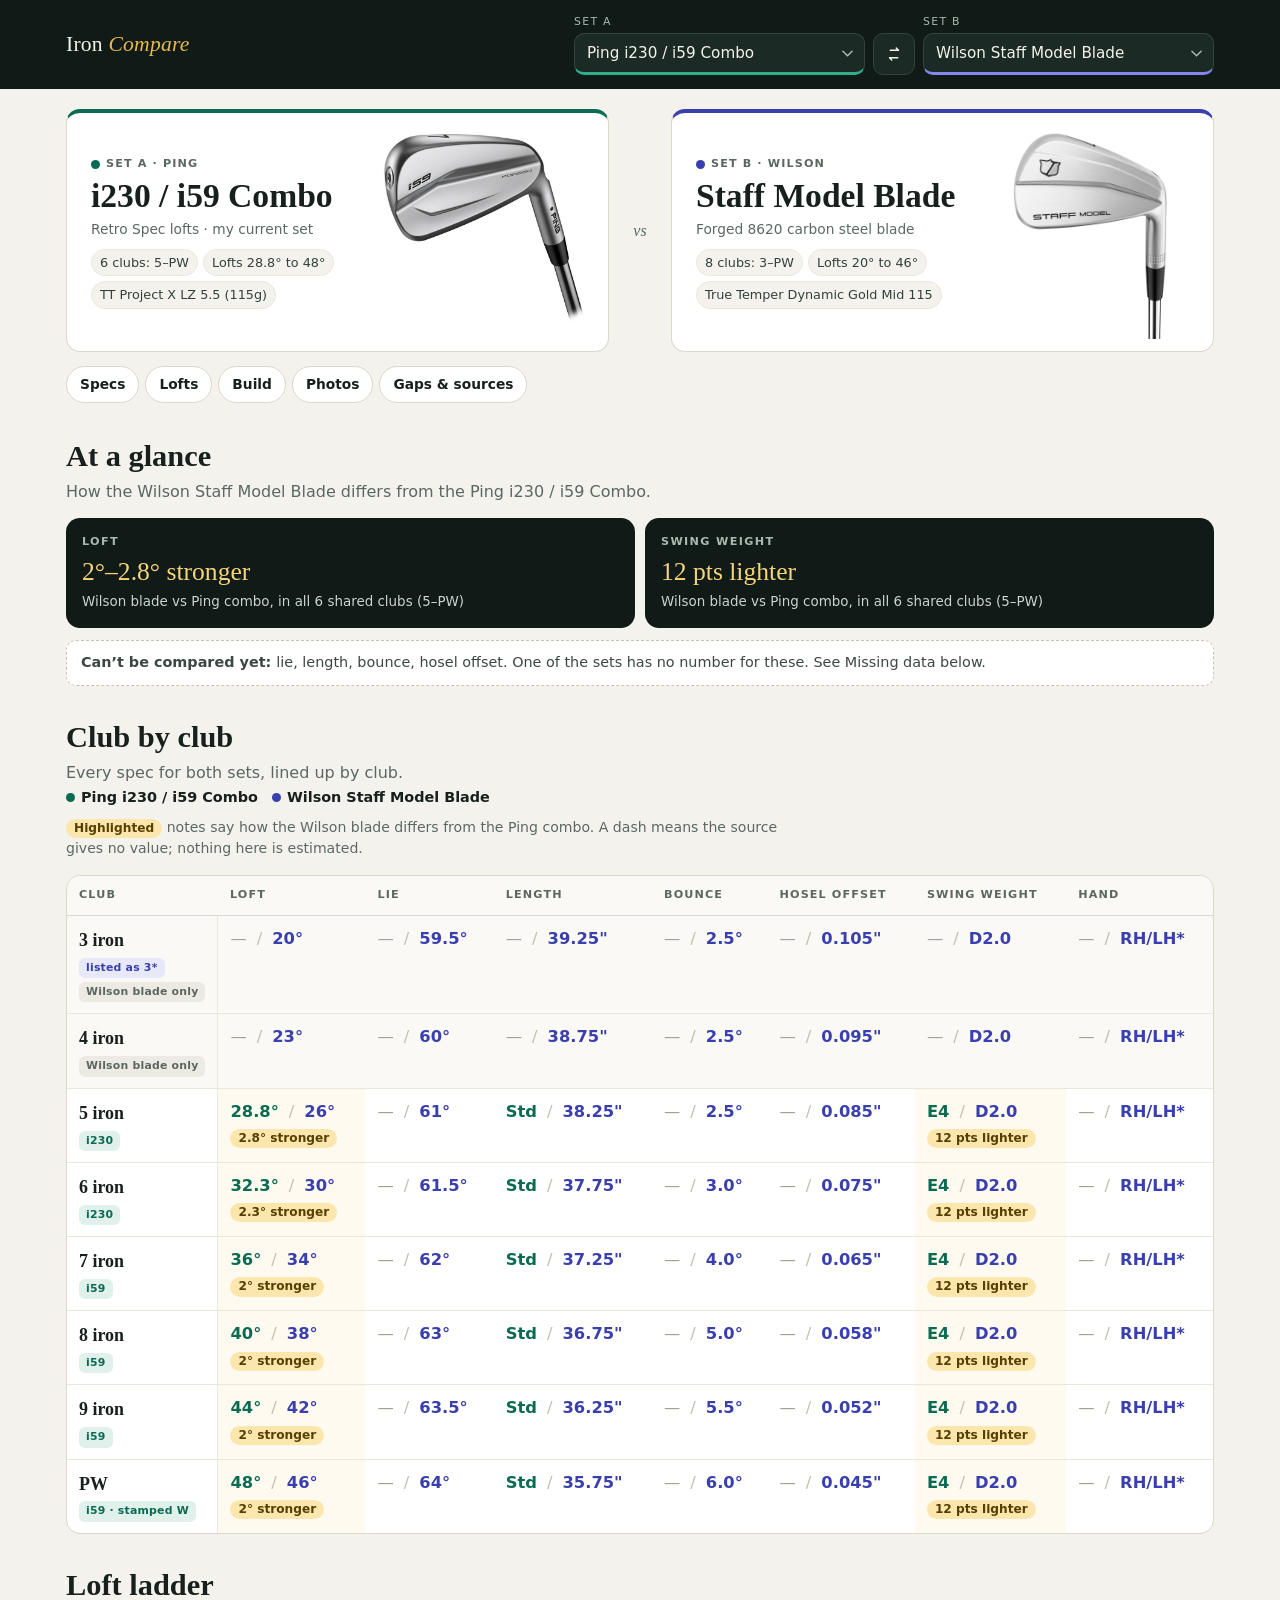
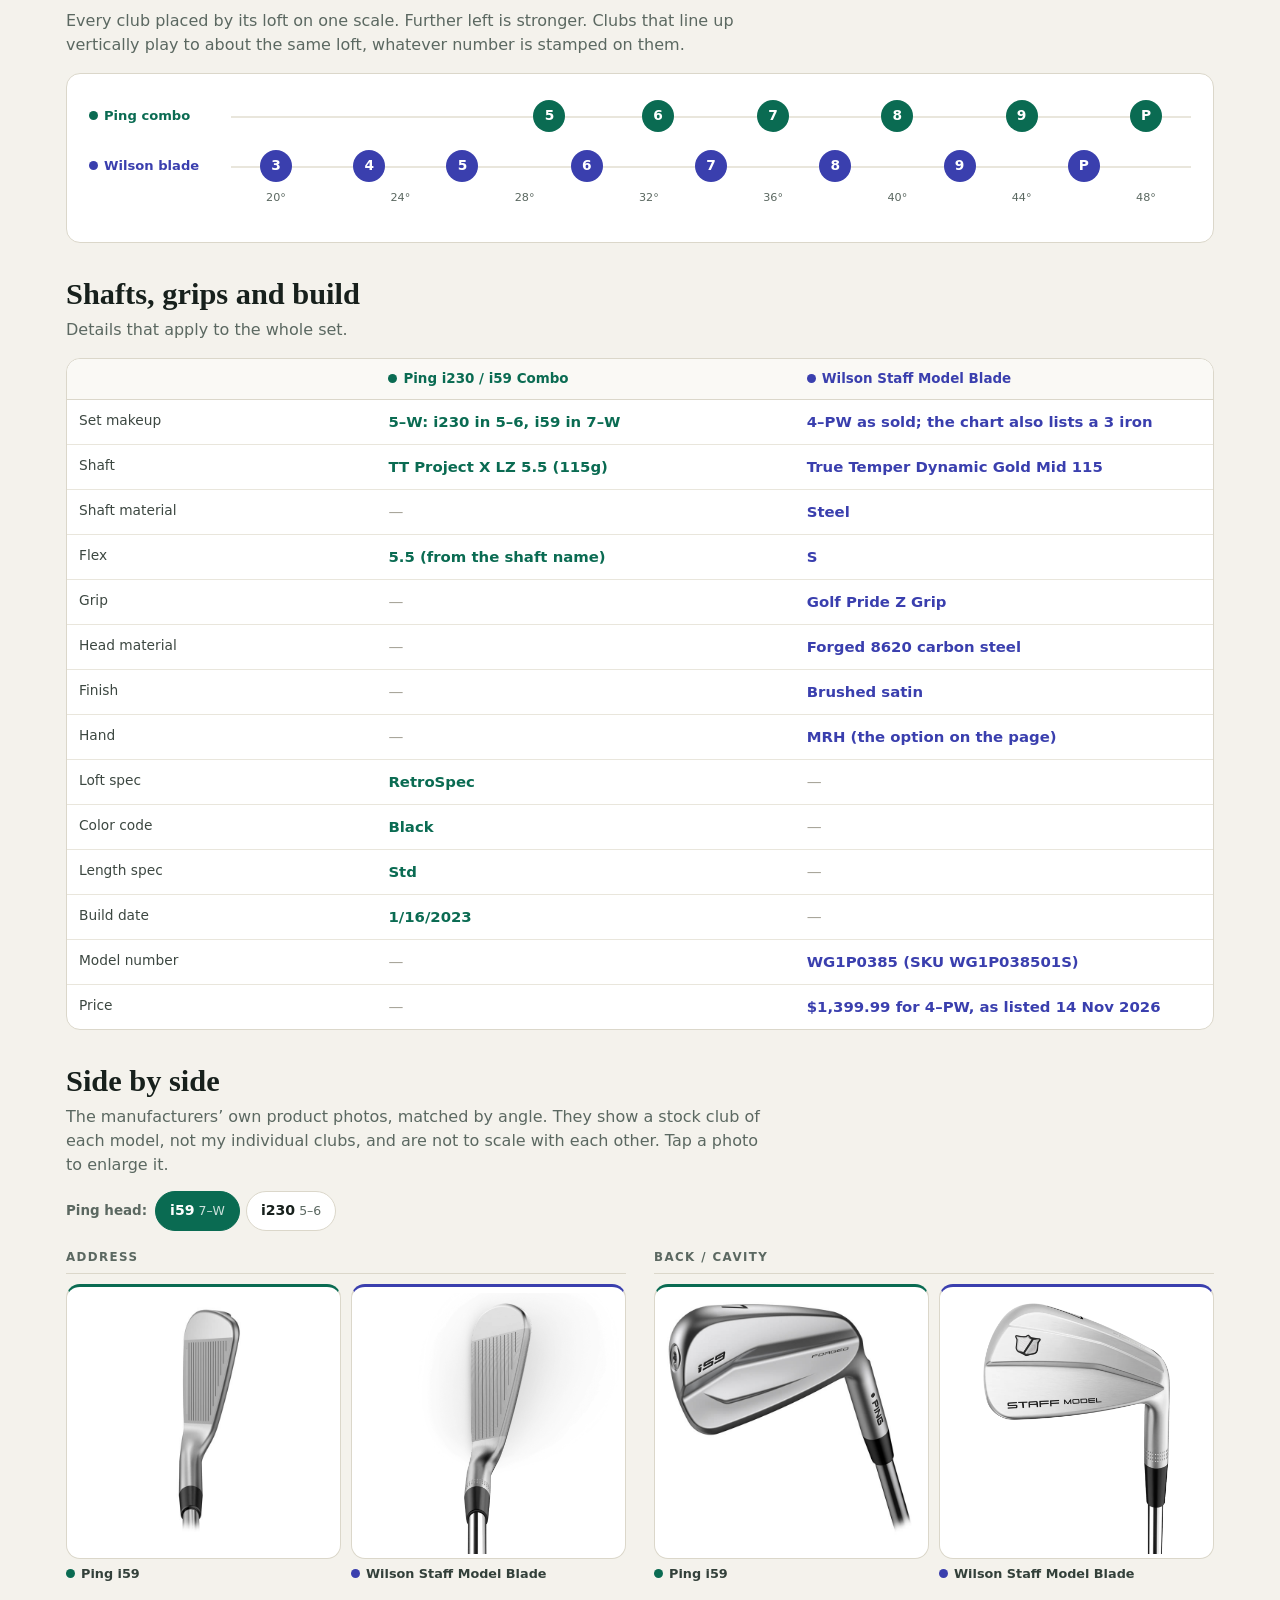
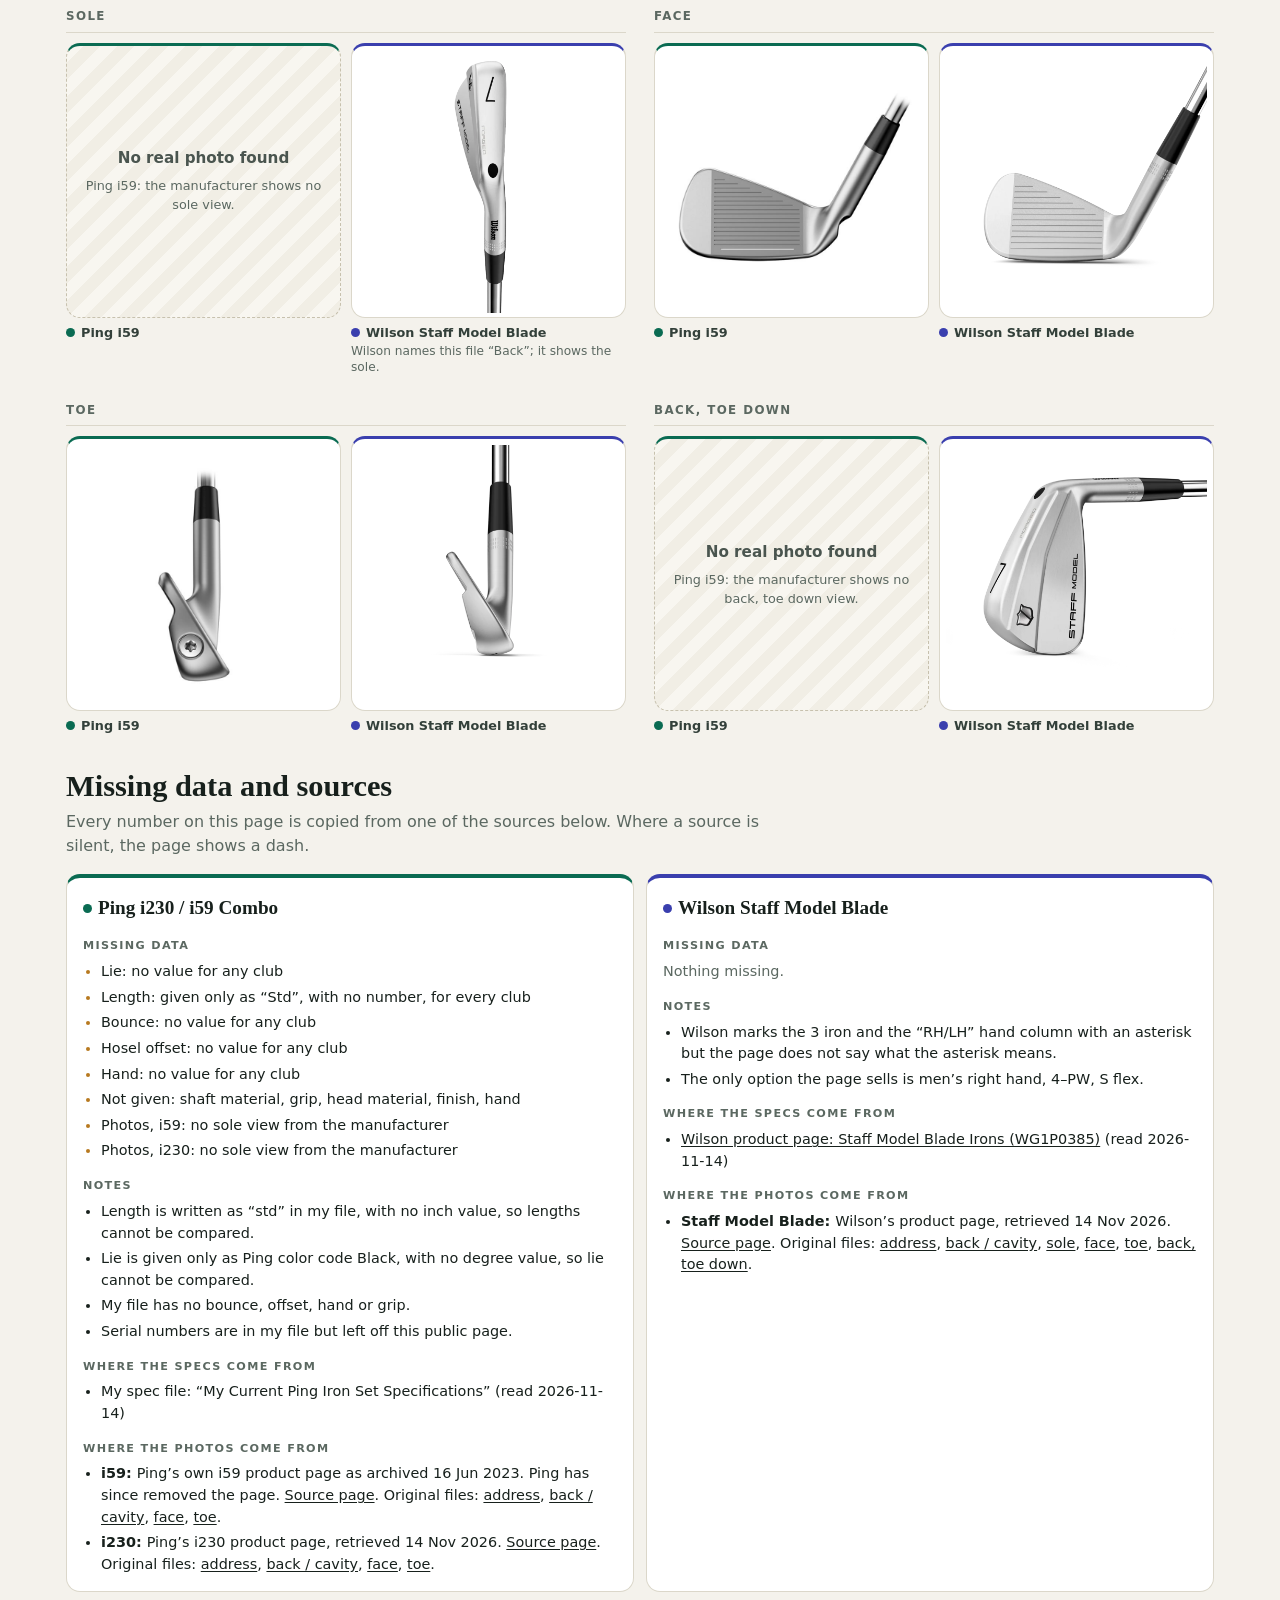
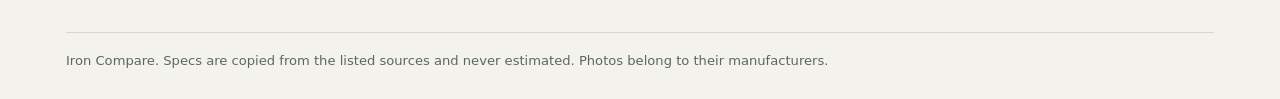
==== site/index.html @ f24ee332 "Iron Compare v1: two-set iron comparison (specs by club, manufacturer photos) Static site in site/ r" ====
<!doctype html>
<html lang="en">
<head>
  <meta charset="utf-8">
  <meta name="viewport" content="width=device-width, initial-scale=1, viewport-fit=cover">
  <title>Iron Compare</title>
  <meta name="description" content="Two sets of golf irons side by side: specs club by club and real photos.">
  <meta name="robots" content="noindex">
  <meta name="theme-color" content="#101a16">
  <link rel="icon" href="data:image/svg+xml,%3Csvg xmlns='http://www.w3.org/2000/svg' viewBox='0 0 32 32'%3E%3Crect width='32' height='32' rx='7' fill='%23101a16'/%3E%3Cpath d='M9 8v16M23 8v16' stroke='%23f4f2ec' stroke-width='3' stroke-linecap='round'/%3E%3Cpath d='M14 16h4' stroke='%23e9b949' stroke-width='3' stroke-linecap='round'/%3E%3C/svg%3E">
  <link rel="stylesheet" href="styles.css">
</head>
<body>
  <header class="top">
    <div class="wrap top-inner">
      <a class="brandmark" href="./">Iron <em>Compare</em></a>
      <form class="pickers" id="pickers" aria-label="Choose two iron sets">
        <label class="picker picker-a">
          <span class="picker-tag">Set A</span>
          <select id="pick-a" aria-label="Set A"></select>
        </label>
        <button type="button" class="swap" id="swap" aria-label="Swap the two sets" title="Swap">
          <svg viewBox="0 0 24 24" width="18" height="18" aria-hidden="true"><path d="M7 7h11l-3-3M17 17H6l3 3" fill="none" stroke="currentColor" stroke-width="2" stroke-linecap="round" stroke-linejoin="round"/></svg>
        </button>
        <label class="picker picker-b">
          <span class="picker-tag">Set B</span>
          <select id="pick-b" aria-label="Set B"></select>
        </label>
      </form>
    </div>
  </header>

  <main id="app" class="wrap">
    <p class="loading">Loading the comparison…</p>
  </main>

  <dialog id="lightbox" class="lightbox" aria-label="Photo">
    <button type="button" class="lightbox-close" id="lightbox-close" aria-label="Close photo">×</button>
    <img id="lightbox-img" alt="">
    <p id="lightbox-cap" class="lightbox-cap"></p>
  </dialog>

  <noscript><p class="wrap">This page needs JavaScript to build the comparison.</p></noscript>
  <script src="app.js" defer></script>
</body>
</html>
---- site/styles.css ----
/* Iron Compare */

:root {
  color-scheme: light;
  --paper: #f4f2ec;
  --card: #ffffff;
  --ink: #17201c;
  --muted: #5b6861;
  --line: #dbd7ca;
  --line-soft: #e9e6dc;
  --dark: #101a16;
  --dark-2: #1b2a24;
  --a: #0a6b52;
  --a-soft: #e0f0ea;
  --b: #3a3fae;
  --b-soft: #e7e8f9;
  --hi: #fbe7ad;
  --hi-ink: #563f00;
  --hi-row: #fffaf0;
  --radius: 14px;
  --serif: "Iowan Old Style", "Palatino Linotype", Palatino, "Book Antiqua", Georgia, serif;
  --sans: system-ui, -apple-system, "Segoe UI", Roboto, "Helvetica Neue", Arial, sans-serif;
}

* { box-sizing: border-box; }

html { -webkit-text-size-adjust: 100%; scroll-behavior: smooth; scroll-padding-top: 16px; }

body {
  margin: 0;
  background: var(--paper);
  color: var(--ink);
  font-family: var(--sans);
  font-size: 16px;
  line-height: 1.5;
}

img { max-width: 100%; display: block; }
a { color: inherit; text-underline-offset: 2px; }
h1, h2, h3, h4, p { margin: 0; }

.wrap {
  width: 100%;
  max-width: 1180px;
  margin: 0 auto;
  padding-left: max(16px, env(safe-area-inset-left));
  padding-right: max(16px, env(safe-area-inset-right));
}

.sr-only {
  position: absolute; width: 1px; height: 1px; margin: -1px; padding: 0;
  overflow: hidden; clip: rect(0 0 0 0); white-space: nowrap; border: 0;
}

.dot {
  display: inline-block; width: 9px; height: 9px; border-radius: 50%;
  background: currentColor; margin-right: 6px; flex: none;
}
.side-a .dot, .h-a .dot, .tag-a { color: var(--a); }
.side-b .dot, .h-b .dot, .tag-b { color: var(--b); }

/* ---------- top bar ---------- */

.top { background: var(--dark); color: #f4f2ec; }
.top-inner {
  display: flex; flex-wrap: wrap; align-items: center; justify-content: space-between;
  gap: 12px 24px; padding-top: 14px; padding-bottom: 14px;
}
.brandmark {
  font-family: var(--serif); font-size: 1.35rem; letter-spacing: .01em;
  text-decoration: none; white-space: nowrap;
}
.brandmark em { color: #e9b949; font-style: italic; }

.pickers { display: flex; align-items: flex-end; gap: 8px; flex: 1 1 420px; max-width: 640px; min-width: 0; }
.picker { display: grid; gap: 3px; flex: 1 1 0; min-width: 0; }
.picker-tag { font-size: .68rem; letter-spacing: .12em; text-transform: uppercase; color: #a9b8b0; }
.picker select {
  width: 100%; min-width: 0; height: 42px; padding: 0 30px 0 12px;
  font: inherit; font-size: .95rem; color: #f4f2ec;
  background-color: var(--dark-2);
  background-image: url("data:image/svg+xml,%3Csvg xmlns='http://www.w3.org/2000/svg' viewBox='0 0 12 8'%3E%3Cpath d='M1 1.5l5 5 5-5' fill='none' stroke='%23a9b8b0' stroke-width='1.6' stroke-linecap='round'/%3E%3C/svg%3E");
  background-repeat: no-repeat; background-position: right 11px center; background-size: 11px;
  border: 1px solid #33443c; border-radius: 10px;
  appearance: none; -webkit-appearance: none; text-overflow: ellipsis;
}
.picker-a select { border-bottom: 3px solid #2fae8b; }
.picker-b select { border-bottom: 3px solid #8388f0; }
.swap {
  flex: none; width: 42px; height: 42px; display: grid; place-items: center;
  color: #f4f2ec; background: var(--dark-2); border: 1px solid #33443c; border-radius: 10px; cursor: pointer;
}
.swap:hover { background: #24372f; }
:focus-visible { outline: 3px solid #e9b949; outline-offset: 2px; }

/* ---------- hero ---------- */

.loading { padding: 48px 0; color: var(--muted); }
.loading.error { color: #9b1c1c; }

.hero {
  display: grid; grid-template-columns: 1fr auto 1fr; align-items: stretch; gap: 10px;
  margin-top: 20px;
}
.hero-card {
  background: var(--card); border: 1px solid var(--line); border-radius: var(--radius);
  overflow: hidden; display: flex; flex-direction: column; min-width: 0;
}
.hero-card.side-a { border-top: 4px solid var(--a); }
.hero-card.side-b { border-top: 4px solid var(--b); }
.hero-text { padding: 14px 14px 4px; }
.eyebrow {
  display: flex; align-items: center; font-size: .7rem; letter-spacing: .1em;
  text-transform: uppercase; color: var(--muted); font-weight: 600;
}
.hero-name { font-family: var(--serif); font-weight: 600; font-size: clamp(1.15rem, 4.6vw, 2.1rem); line-height: 1.12; margin-top: 4px; }
.hero-tag { color: var(--muted); font-size: .86rem; margin-top: 4px; }
.facts { list-style: none; margin: 10px 0 0; padding: 0; display: flex; flex-wrap: wrap; gap: 5px; }
.facts li {
  font-size: .74rem; padding: 3px 8px; border-radius: 999px;
  background: var(--paper); border: 1px solid var(--line-soft); color: #33403a;
}
.hero-photo { margin-top: auto; padding: 4px 10px 10px; }
.hero-photo img { width: 100%; height: auto; aspect-ratio: 1 / 1; object-fit: contain; }
.vs {
  align-self: center; font-family: var(--serif); font-style: italic; font-size: 1rem; color: var(--muted);
  width: 30px; text-align: center;
}

/* ---------- section nav ---------- */

.jump {
  display: flex; gap: 6px; overflow-x: auto; padding: 14px 0 2px; scrollbar-width: none;
  -webkit-overflow-scrolling: touch;
}
.jump::-webkit-scrollbar { display: none; }
.jump a {
  flex: none; text-decoration: none; font-size: .86rem; font-weight: 600;
  padding: 7px 13px; border-radius: 999px; background: var(--card); border: 1px solid var(--line);
}
.jump a:hover { border-color: var(--ink); }

/* ---------- blocks ---------- */

.block { margin-top: 34px; }
.block-title { font-family: var(--serif); font-weight: 600; font-size: clamp(1.45rem, 5vw, 1.9rem); line-height: 1.15; }
.block-lede { color: var(--muted); margin-top: 6px; max-width: 70ch; }
.block-note { color: var(--muted); font-size: .88rem; margin-top: 8px; max-width: 80ch; }

.legend { display: inline-flex; flex-wrap: wrap; gap: 4px 14px; vertical-align: baseline; }
.legend-item { display: inline-flex; align-items: center; color: var(--ink); font-weight: 600; font-size: .9rem; }

.chip {
  display: inline-block; font-size: .76rem; line-height: 1.25; font-weight: 650;
  padding: 2px 8px; border-radius: 999px; white-space: normal;
}
.chip-diff { background: var(--hi); color: var(--hi-ink); }
.chip-same { background: #eceae2; color: var(--muted); font-weight: 500; }

.callout {
  margin-top: 12px; padding: 11px 14px; border-radius: 10px; font-size: .9rem;
  background: #fff; border: 1px dashed #c7c1ae; color: #3c4741;
}

/* at a glance */
.glance-grid { display: grid; grid-template-columns: repeat(auto-fit, minmax(220px, 1fr)); gap: 10px; margin-top: 14px; }
.glance-card { background: var(--dark); color: #f4f2ec; border-radius: var(--radius); padding: 16px; }
.glance-label { font-size: .7rem; letter-spacing: .12em; text-transform: uppercase; color: #a9b8b0; font-weight: 600; }
.glance-head { font-family: var(--serif); font-size: 1.6rem; line-height: 1.15; margin-top: 6px; color: #f6d47a; }
.glance-sub { font-size: .84rem; color: #c9d4ce; margin-top: 6px; }

/* ---------- spec tables ---------- */

.v { font-variant-numeric: tabular-nums; font-weight: 600; }
.v-a { color: var(--a); }
.v-b { color: var(--b); }
.v-missing, .v-absent { color: #a39f93; font-weight: 400; }

.club-name { font-family: var(--serif); font-size: 1.12rem; font-weight: 600; white-space: nowrap; }
.club-tags { display: inline-flex; flex-wrap: wrap; gap: 4px; }
.tag {
  font-size: .68rem; font-weight: 650; letter-spacing: .02em; padding: 2px 7px; border-radius: 6px; white-space: nowrap;
}
.tag-a { background: var(--a-soft); }
.tag-b { background: var(--b-soft); }
.tag-only { background: #eceae2; color: var(--muted); }

.table-scroll { overflow-x: auto; -webkit-overflow-scrolling: touch; }

/* wide: matrix */
.matrix-wrap { display: none; margin-top: 16px; background: var(--card); border: 1px solid var(--line); border-radius: var(--radius); }
.matrix { width: 100%; border-collapse: collapse; }
.matrix th, .matrix td { padding: 11px 12px; text-align: left; vertical-align: top; border-bottom: 1px solid var(--line-soft); }
.matrix thead th {
  font-size: .7rem; letter-spacing: .1em; text-transform: uppercase; color: var(--muted);
  border-bottom: 1px solid var(--line); background: #faf9f5; white-space: nowrap;
}
.matrix thead th:first-child { border-top-left-radius: var(--radius); }
.matrix thead th:last-child { border-top-right-radius: var(--radius); }
.matrix tbody tr:last-child th, .matrix tbody tr:last-child td { border-bottom: 0; }
.matrix .col-club { width: 150px; }
.matrix tbody .col-club { border-right: 1px solid var(--line-soft); }
.matrix .club-name { display: block; }
.matrix .club-tags { display: flex; margin-top: 4px; }
.matrix .pair { display: flex; gap: 10px; align-items: baseline; white-space: nowrap; font-size: 1.02rem; }
.matrix .pair .v + .v::before { content: "/"; color: #c4bfb1; font-weight: 400; margin-right: 10px; }
.matrix .chip { margin-top: 5px; }
.matrix td.cell-diff { background: var(--hi-row); }
.matrix tr.row-partial th, .matrix tr.row-partial td { background: #faf9f5; }

/* narrow: grouped by club */
.stacked { width: 100%; border-collapse: separate; border-spacing: 0; margin-top: 14px; table-layout: fixed; }
.stacked thead th {
  position: sticky; top: 0; z-index: 2; background: var(--paper);
  font-size: .7rem; letter-spacing: .06em; text-transform: uppercase; color: var(--muted);
  text-align: left; padding: 8px 6px; border-bottom: 1px solid var(--line); vertical-align: bottom;
}
.stacked thead th:nth-child(1) { width: 25%; }
.stacked thead th:nth-child(2), .stacked thead th:nth-child(3) { width: 20%; }
.stacked thead th .dot { display: none; }
.stacked thead .h-a { color: var(--a); }
.stacked thead .h-b { color: var(--b); }
.stacked tbody::before { content: ""; display: block; height: 12px; }
.stacked tbody tr > * { background: var(--card); padding: 9px 6px; border-bottom: 1px solid var(--line-soft); text-align: left; vertical-align: middle; }
.stacked tbody tr > *:first-child { padding-left: 12px; border-left: 1px solid var(--line); }
.stacked tbody tr > *:last-child { padding-right: 10px; border-right: 1px solid var(--line); }
.stacked tbody th[scope="row"] { font-weight: 500; font-size: .86rem; color: #3c4741; }
.stacked .club-row th {
  background: #faf9f5; border-top: 1px solid var(--line); border-bottom: 1px solid var(--line);
  border-radius: var(--radius) var(--radius) 0 0; padding: 10px 12px;
}
.stacked .club-row th { display: table-cell; }
.stacked .club-row .club-name { margin-right: 8px; }
.stacked tbody tr:last-child > * { border-bottom: 1px solid var(--line); }
.stacked tbody tr:last-child > *:first-child { border-bottom-left-radius: var(--radius); }
.stacked tbody tr:last-child > *:last-child { border-bottom-right-radius: var(--radius); }
.stacked tr.row-diff > * { background: var(--hi-row); }
.stacked .td-diff .chip { font-size: .74rem; }

@media (min-width: 1040px) {
  .matrix-wrap { display: block; }
  .stacked { display: none; }
}

/* ---------- loft ladder ---------- */

.ladder { margin-top: 16px; background: var(--card); border: 1px solid var(--line); border-radius: var(--radius); padding: 18px 16px 12px; }
.ladder-row { display: grid; grid-template-columns: 1fr; gap: 4px; }
.ladder-row + .ladder-row { margin-top: 10px; }
.ladder-name { display: flex; align-items: center; font-size: .82rem; font-weight: 650; }
.ladder-name.side-a { color: var(--a); }
.ladder-name.side-b { color: var(--b); }
.ladder-track { position: relative; height: 34px; margin: 0 14px; }
.ladder-track::before { content: ""; position: absolute; left: -14px; right: -14px; top: 50%; height: 2px; background: var(--line-soft); }
.ladder-dot {
  position: absolute; top: 50%; transform: translate(-50%, -50%);
  width: 24px; height: 24px; border-radius: 50%; display: grid; place-items: center;
  font-size: .74rem; font-weight: 700; color: #fff; font-variant-numeric: tabular-nums;
}
.ladder-dot.side-a { background: var(--a); }
.ladder-dot.side-b { background: var(--b); }
.ladder-axis { margin-top: 2px !important; }
.ladder-ticks { height: 20px; }
.ladder-ticks::before { display: none; }
.ladder-tick { position: absolute; top: 2px; transform: translateX(-50%); font-size: .7rem; color: var(--muted); font-variant-numeric: tabular-nums; }

@media (min-width: 720px) {
  .ladder { padding: 22px 22px 14px; }
  .ladder-row { grid-template-columns: 130px 1fr; align-items: center; gap: 12px; }
  .ladder-track { height: 40px; }
  .ladder-dot { width: 32px; height: 32px; font-size: .86rem; }
}

/* ---------- build details ---------- */

.details { width: 100%; border-collapse: separate; border-spacing: 0; margin-top: 16px; background: var(--card); border: 1px solid var(--line); border-radius: var(--radius); table-layout: fixed; }
.details th, .details td { padding: 10px 12px; text-align: left; vertical-align: top; border-bottom: 1px solid var(--line-soft); overflow-wrap: anywhere; }
.details thead th { font-size: .84rem; background: #faf9f5; border-bottom: 1px solid var(--line); }
.details thead th:first-child { width: 27%; border-top-left-radius: var(--radius); }
.details thead th:last-child { border-top-right-radius: var(--radius); }
.details thead .h-a { color: var(--a); }
.details thead .h-b { color: var(--b); }
.details tbody th { font-weight: 500; font-size: .86rem; color: #3c4741; }
.details tbody tr:last-child > * { border-bottom: 0; }
.details .v { font-size: .93rem; }

/* ---------- photos ---------- */

.switches { display: flex; flex-wrap: wrap; gap: 10px 20px; margin-top: 14px; }
.switch { display: flex; flex-wrap: wrap; align-items: center; gap: 6px; }
.switch-label { font-size: .84rem; color: var(--muted); font-weight: 600; margin-right: 2px; }
.switch-btn {
  font: inherit; font-size: .88rem; font-weight: 650; min-height: 40px; padding: 6px 14px; cursor: pointer;
  border-radius: 999px; border: 1px solid var(--line); background: var(--card); color: var(--ink);
}
.switch-btn small { font-weight: 500; color: var(--muted); font-size: .78rem; }
.switch.side-a .switch-btn.is-on { background: var(--a); border-color: var(--a); color: #fff; }
.switch.side-b .switch-btn.is-on { background: var(--b); border-color: var(--b); color: #fff; }
.switch-btn.is-on small { color: rgba(255, 255, 255, .8); }

.angles { display: grid; gap: 22px; margin-top: 18px; }
.angle-title {
  font-size: .74rem; letter-spacing: .12em; text-transform: uppercase; color: var(--muted); font-weight: 700;
  padding-bottom: 6px; border-bottom: 1px solid var(--line); margin-bottom: 10px;
}
.angle-pair { display: grid; grid-template-columns: 1fr 1fr; gap: 10px; }
.tile { margin: 0; min-width: 0; }
.tile-frame {
  display: grid; place-items: center; width: 100%; aspect-ratio: 1 / 1; padding: 6px;
  background: #fff; border: 1px solid var(--line); border-radius: var(--radius); overflow: hidden;
}
button.tile-frame { cursor: zoom-in; font: inherit; }
button.tile-frame:hover { border-color: #b9b39f; }
.tile-frame img { width: 100%; height: 100%; object-fit: contain; }
.tile.side-a .tile-frame { border-top: 3px solid var(--a); }
.tile.side-b .tile-frame { border-top: 3px solid var(--b); }
.tile-empty .tile-frame {
  background: repeating-linear-gradient(135deg, #f8f6f0 0 12px, #f1eee5 12px 24px);
  border-style: dashed; border-color: #c7c1ae; text-align: center; align-content: center; gap: 6px; padding: 14px;
}
.empty-title { font-weight: 700; font-size: .95rem; color: #4a554f; }
.empty-sub { font-size: .8rem; color: var(--muted); }
.tile-cap { font-size: .8rem; font-weight: 600; margin-top: 6px; color: #33403a; line-height: 1.35; }
.tile-note { display: block; font-weight: 400; color: var(--muted); font-size: .76rem; margin-top: 2px; }

@media (min-width: 860px) {
  .angles { grid-template-columns: 1fr 1fr; gap: 26px 28px; }
}

@media (min-width: 860px) {
  .hero { gap: 16px; }
  .hero-card { flex-direction: row; align-items: center; }
  .hero-text { flex: 1 1 auto; padding: 22px 8px 22px 24px; }
  .hero-photo { flex: none; width: 230px; margin: 0; padding: 12px 16px 12px 0; }
  .facts li { font-size: .8rem; }
}

/* ---------- sources ---------- */

.source-grid { display: grid; gap: 12px; margin-top: 16px; }
@media (min-width: 860px) { .source-grid { grid-template-columns: 1fr 1fr; } }
.source-card { background: var(--card); border: 1px solid var(--line); border-radius: var(--radius); padding: 16px; min-width: 0; }
.source-card.side-a { border-top: 4px solid var(--a); }
.source-card.side-b { border-top: 4px solid var(--b); }
.source-title { display: flex; align-items: center; font-family: var(--serif); font-size: 1.2rem; font-weight: 600; }
.source-card h4 { font-size: .7rem; letter-spacing: .12em; text-transform: uppercase; color: var(--muted); margin-top: 16px; }
.source-card ul { margin: 6px 0 0; padding-left: 18px; font-size: .9rem; }
.source-card li { margin-top: 4px; overflow-wrap: anywhere; }
.gap-list li::marker { color: #b7791f; }
.muted { color: var(--muted); font-size: .9rem; margin-top: 6px; }

.foot { margin: 40px 0 0; padding: 18px 0 max(28px, env(safe-area-inset-bottom)); border-top: 1px solid var(--line); color: var(--muted); font-size: .82rem; }

/* ---------- lightbox ---------- */

.lightbox {
  border: 0; padding: 14px; border-radius: 16px; background: #fff; color: var(--ink);
  width: min(94vw, 760px); max-height: 92vh;
}
.lightbox::backdrop { background: rgba(10, 16, 13, .78); }
.lightbox img { width: 100%; max-height: 72vh; object-fit: contain; }
.lightbox-cap { font-size: .86rem; color: var(--muted); margin-top: 8px; padding-right: 8px; }
.lightbox-close {
  position: absolute; top: 8px; right: 8px; width: 40px; height: 40px; border-radius: 50%;
  border: 1px solid var(--line); background: #fff; font-size: 1.5rem; line-height: 1; cursor: pointer; color: var(--ink);
}

/* ---------- phones ---------- */

@media (max-width: 560px) {
  .top-inner { padding-top: 12px; padding-bottom: 12px; }
  .pickers { flex-basis: 100%; }
  .hero { gap: 4px; margin-top: 14px; }
  .vs { width: 16px; font-size: .8rem; }
  .hero-text { padding: 10px 10px 2px; }
  .hero-tag { font-size: .78rem; }
  .facts li { font-size: .68rem; padding: 2px 7px; }
  .hero-photo { padding: 2px 6px 6px; }
  .block { margin-top: 28px; }
  .glance-head { font-size: 1.4rem; }
}

@media (prefers-reduced-motion: reduce) { html { scroll-behavior: auto; } }
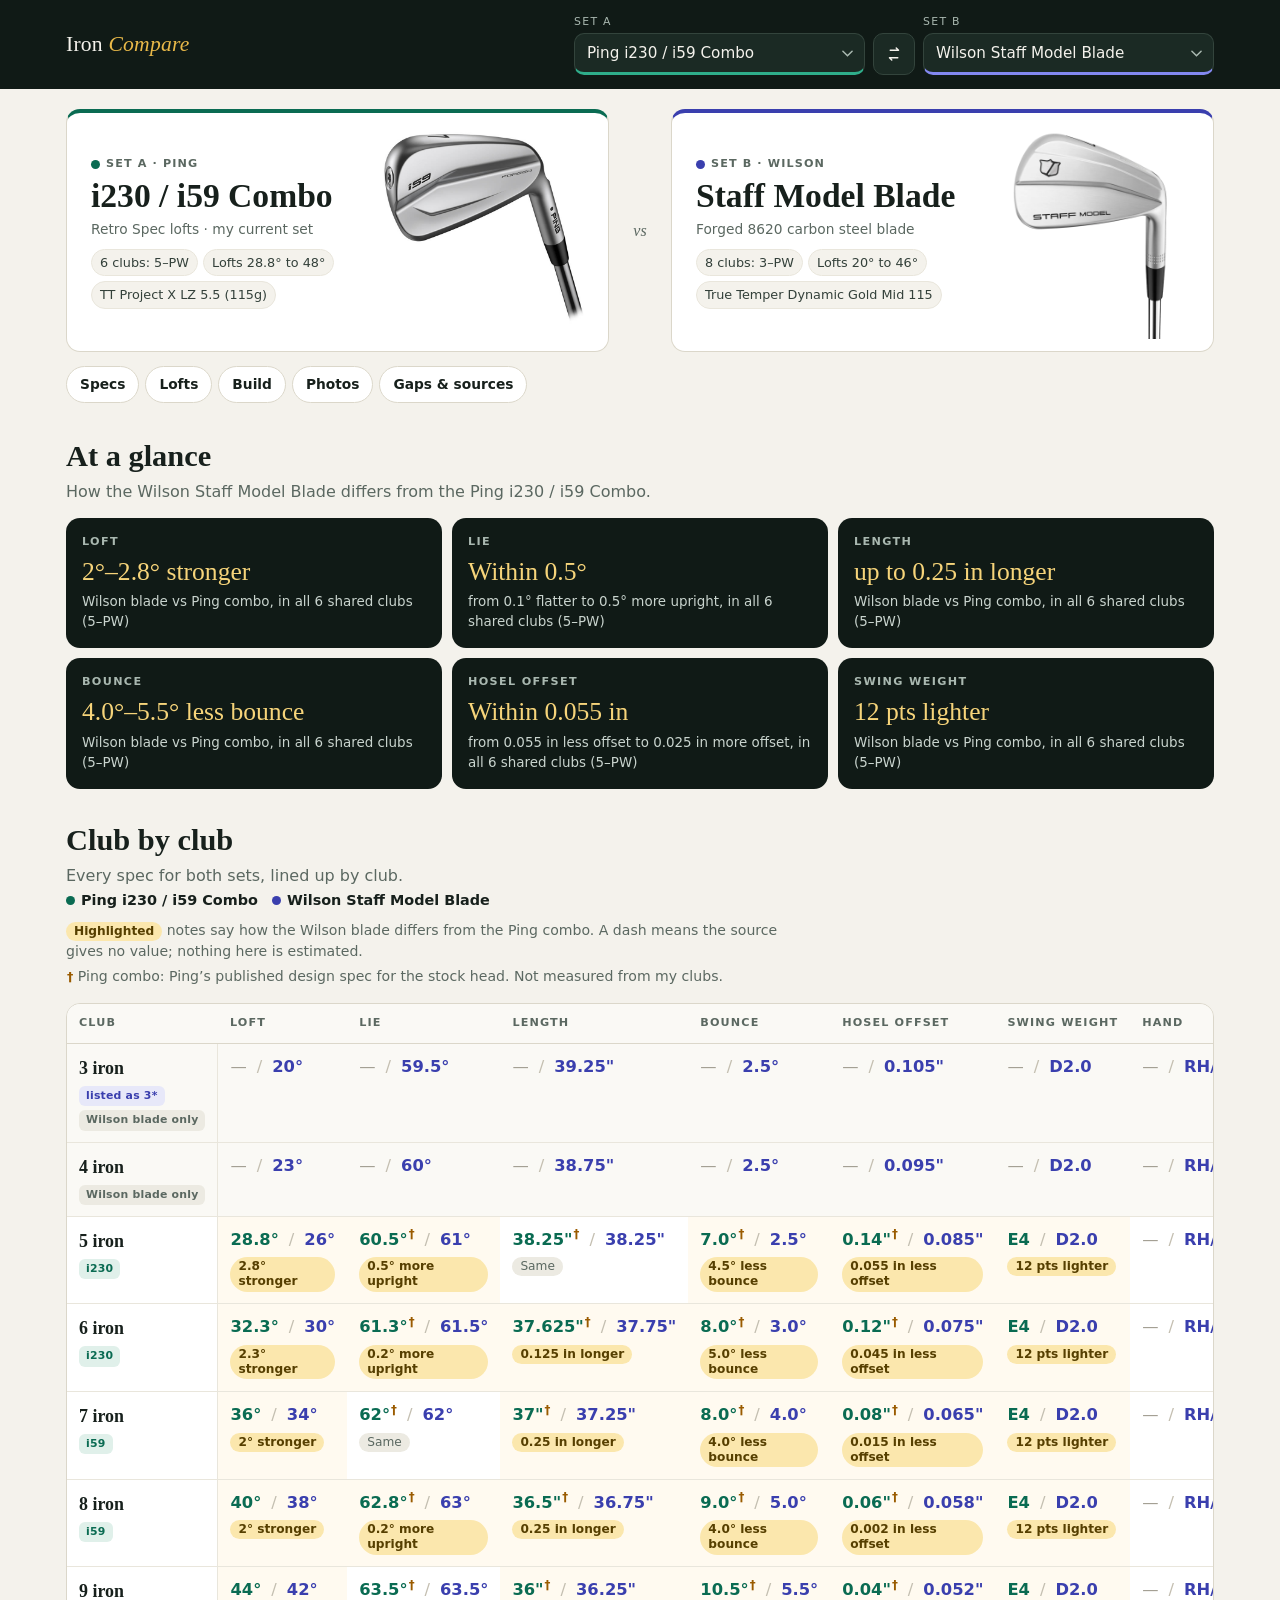
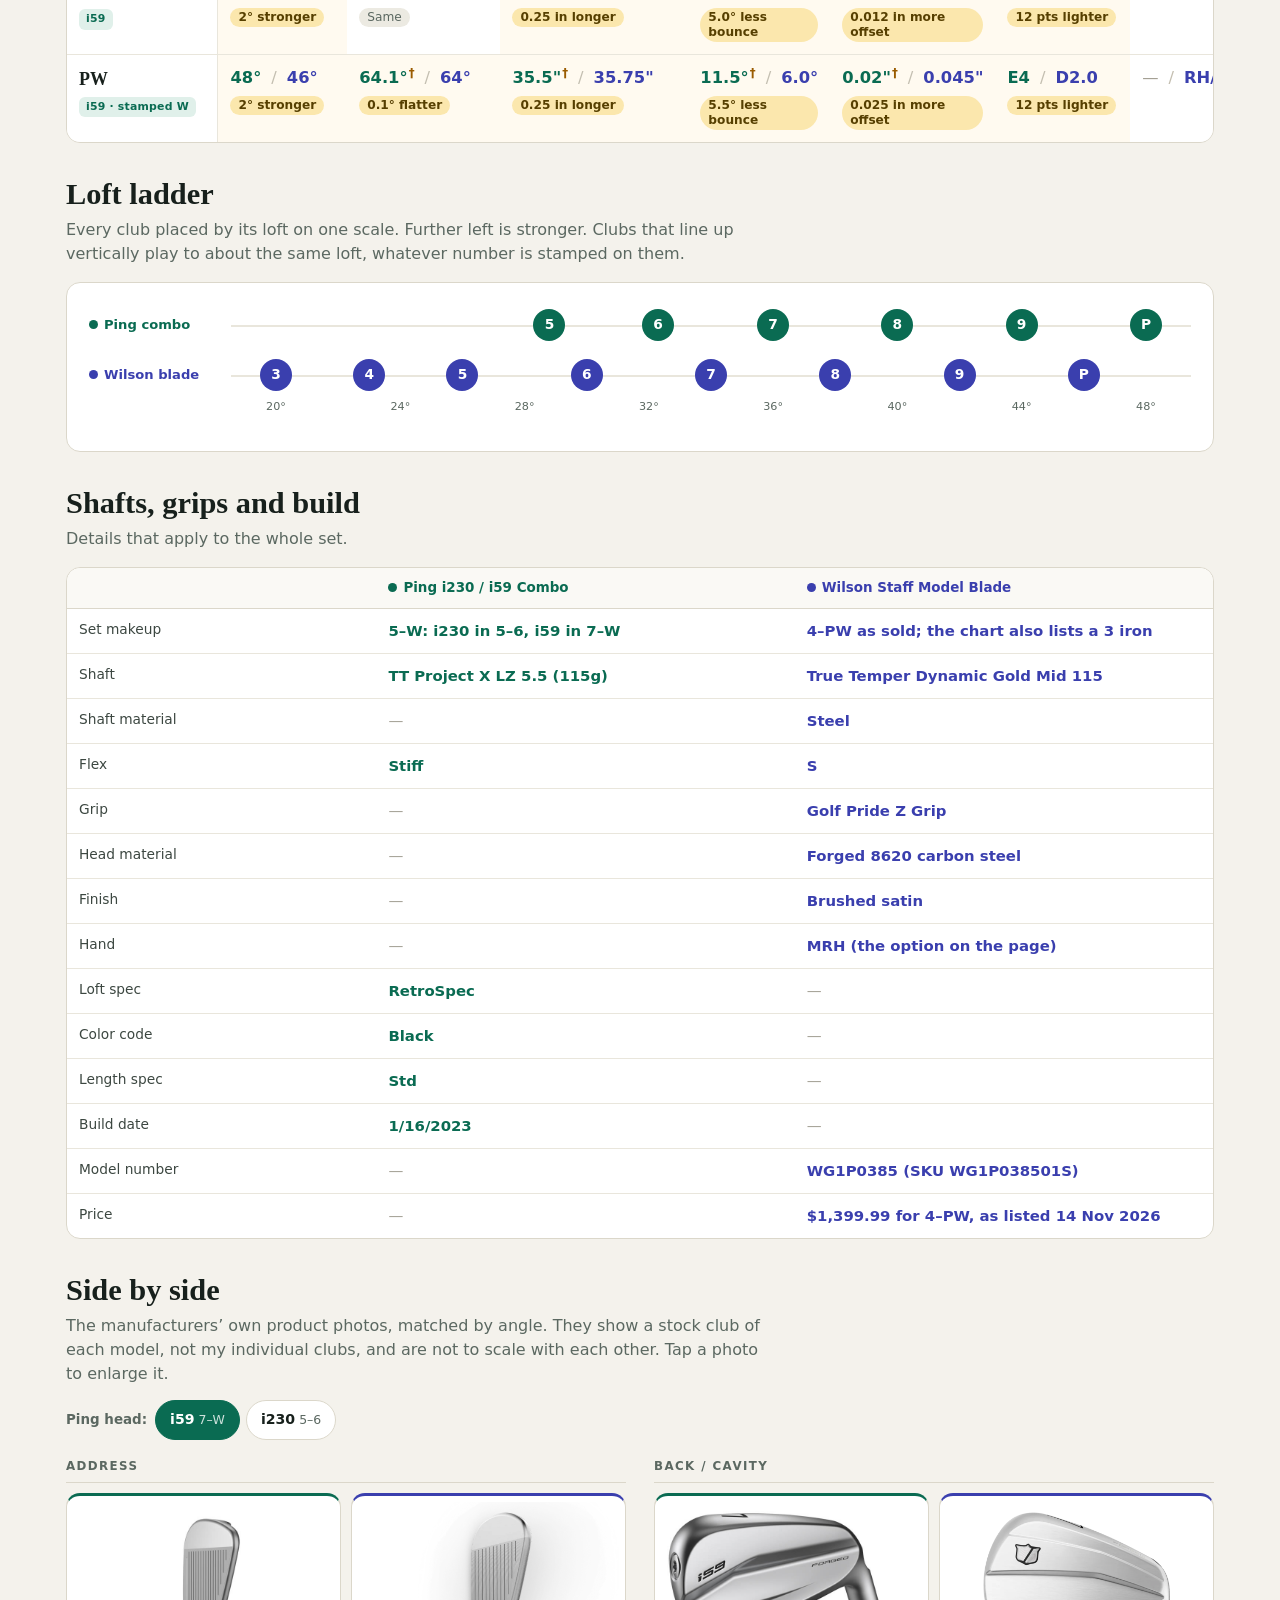
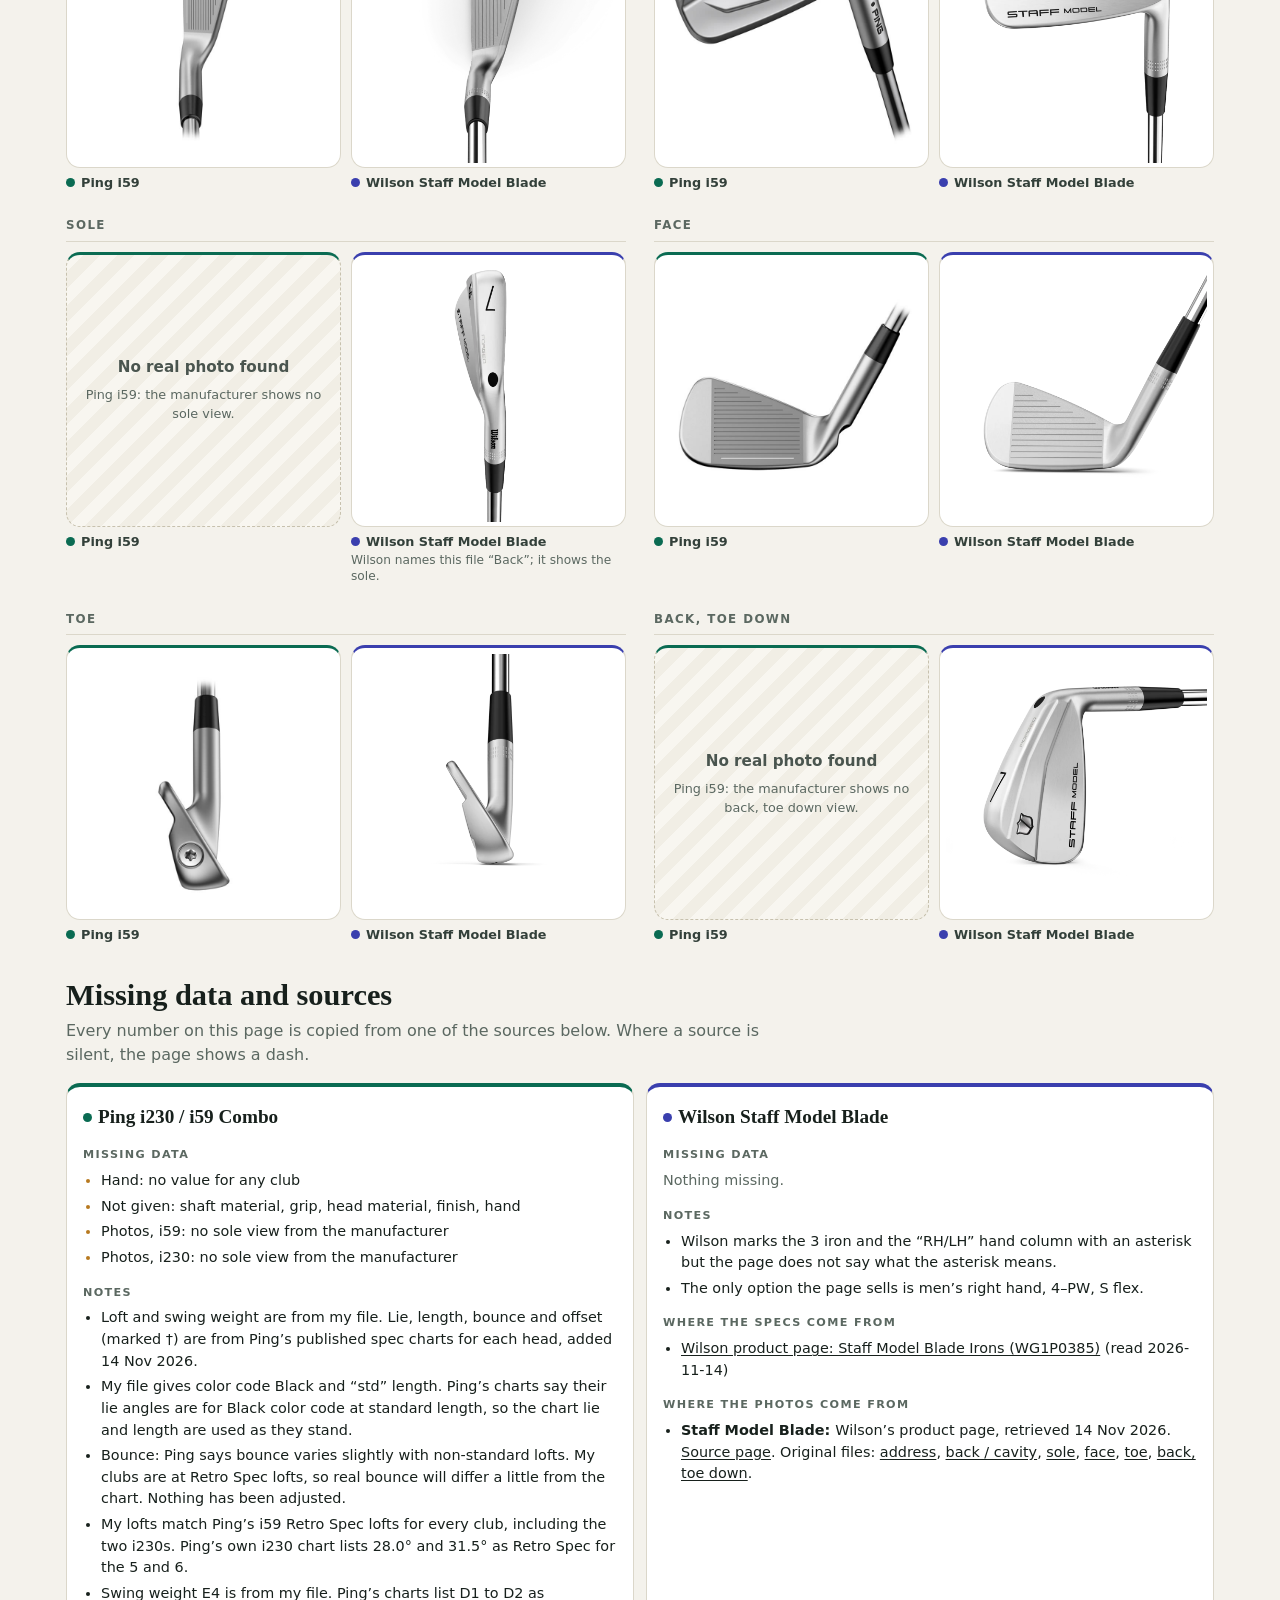
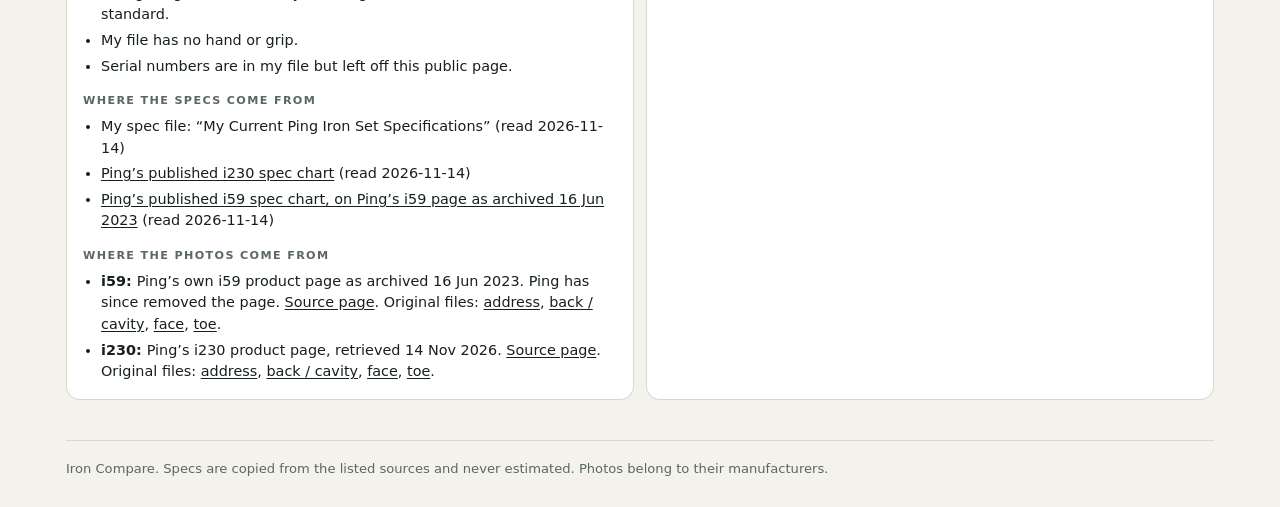
==== commit c3929021: "Stamp asset version 20261114123447" ====
--- a/site/index.html
+++ b/site/index.html
@@ -8,7 +8,7 @@
   <meta name="robots" content="noindex">
   <meta name="theme-color" content="#101a16">
   <link rel="icon" href="data:image/svg+xml,%3Csvg xmlns='http://www.w3.org/2000/svg' viewBox='0 0 32 32'%3E%3Crect width='32' height='32' rx='7' fill='%23101a16'/%3E%3Cpath d='M9 8v16M23 8v16' stroke='%23f4f2ec' stroke-width='3' stroke-linecap='round'/%3E%3Cpath d='M14 16h4' stroke='%23e9b949' stroke-width='3' stroke-linecap='round'/%3E%3C/svg%3E">
-  <link rel="stylesheet" href="styles.css">
+  <link rel="stylesheet" href="styles.css?v=20261114123447">
 </head>
 <body>
   <header class="top">
@@ -41,6 +41,6 @@
   </dialog>
 
   <noscript><p class="wrap">This page needs JavaScript to build the comparison.</p></noscript>
-  <script src="app.js" defer></script>
+  <script src="app.js?v=20261114123447" defer></script>
 </body>
 </html>
--- a/site/styles.css
+++ b/site/styles.css
@@ -163,7 +163,9 @@
 }
 
 /* at a glance */
-.glance-grid { display: grid; grid-template-columns: repeat(auto-fit, minmax(220px, 1fr)); gap: 10px; margin-top: 14px; }
+.glance-grid { display: grid; grid-template-columns: 1fr; gap: 10px; margin-top: 14px; }
+@media (min-width: 560px) { .glance-grid { grid-template-columns: 1fr 1fr; } }
+@media (min-width: 900px) { .glance-grid { grid-template-columns: repeat(3, 1fr); } }
 .glance-card { background: var(--dark); color: #f4f2ec; border-radius: var(--radius); padding: 16px; }
 .glance-label { font-size: .7rem; letter-spacing: .12em; text-transform: uppercase; color: #a9b8b0; font-weight: 600; }
 .glance-head { font-family: var(--serif); font-size: 1.6rem; line-height: 1.15; margin-top: 6px; color: #f6d47a; }
@@ -175,6 +177,9 @@
 .v-a { color: var(--a); }
 .v-b { color: var(--b); }
 .v-missing, .v-absent { color: #a39f93; font-weight: 400; }
+.mark { font-size: .72em; font-weight: 700; color: #9a5b00; margin-left: 1px; line-height: 0; }
+.mark-note { margin-top: 4px; }
+.mark-note .mark { font-size: .9em; }
 
 .club-name { font-family: var(--serif); font-size: 1.12rem; font-weight: 600; white-space: nowrap; }
 .club-tags { display: inline-flex; flex-wrap: wrap; gap: 4px; }
@@ -215,8 +220,10 @@
   font-size: .7rem; letter-spacing: .06em; text-transform: uppercase; color: var(--muted);
   text-align: left; padding: 8px 6px; border-bottom: 1px solid var(--line); vertical-align: bottom;
 }
-.stacked thead th:nth-child(1) { width: 25%; }
-.stacked thead th:nth-child(2), .stacked thead th:nth-child(3) { width: 20%; }
+.stacked thead th:nth-child(1) { width: 22%; }
+.stacked thead th:nth-child(2) { width: 23%; }
+.stacked thead th:nth-child(3) { width: 21%; }
+.stacked .v { font-size: .9rem; white-space: nowrap; }
 .stacked thead th .dot { display: none; }
 .stacked thead .h-a { color: var(--a); }
 .stacked thead .h-b { color: var(--b); }
@@ -381,3 +388,8 @@
 }
 
 @media (prefers-reduced-motion: reduce) { html { scroll-behavior: auto; } }
+
+@media (max-width: 350px) {
+  .stacked .v { font-size: .8rem; }
+  .stacked .chip { font-size: .7rem; padding: 2px 6px; }
+}
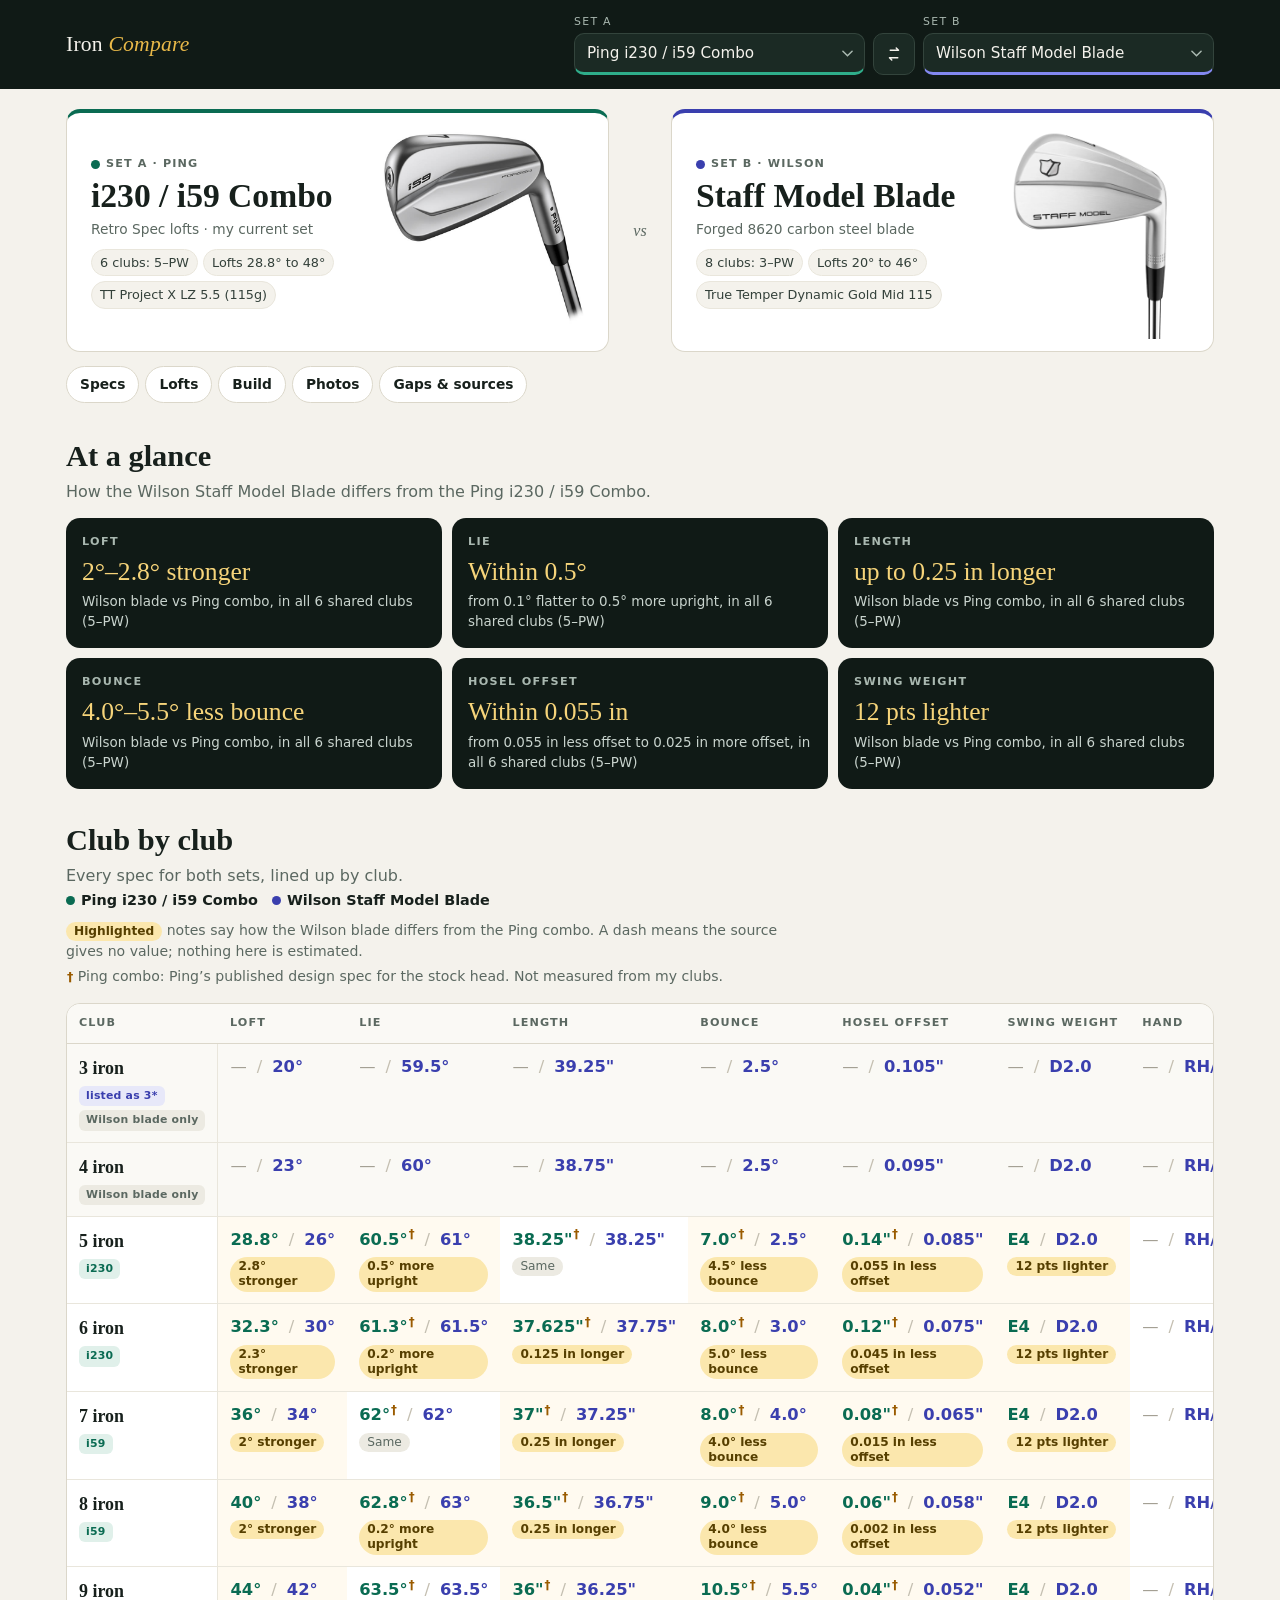
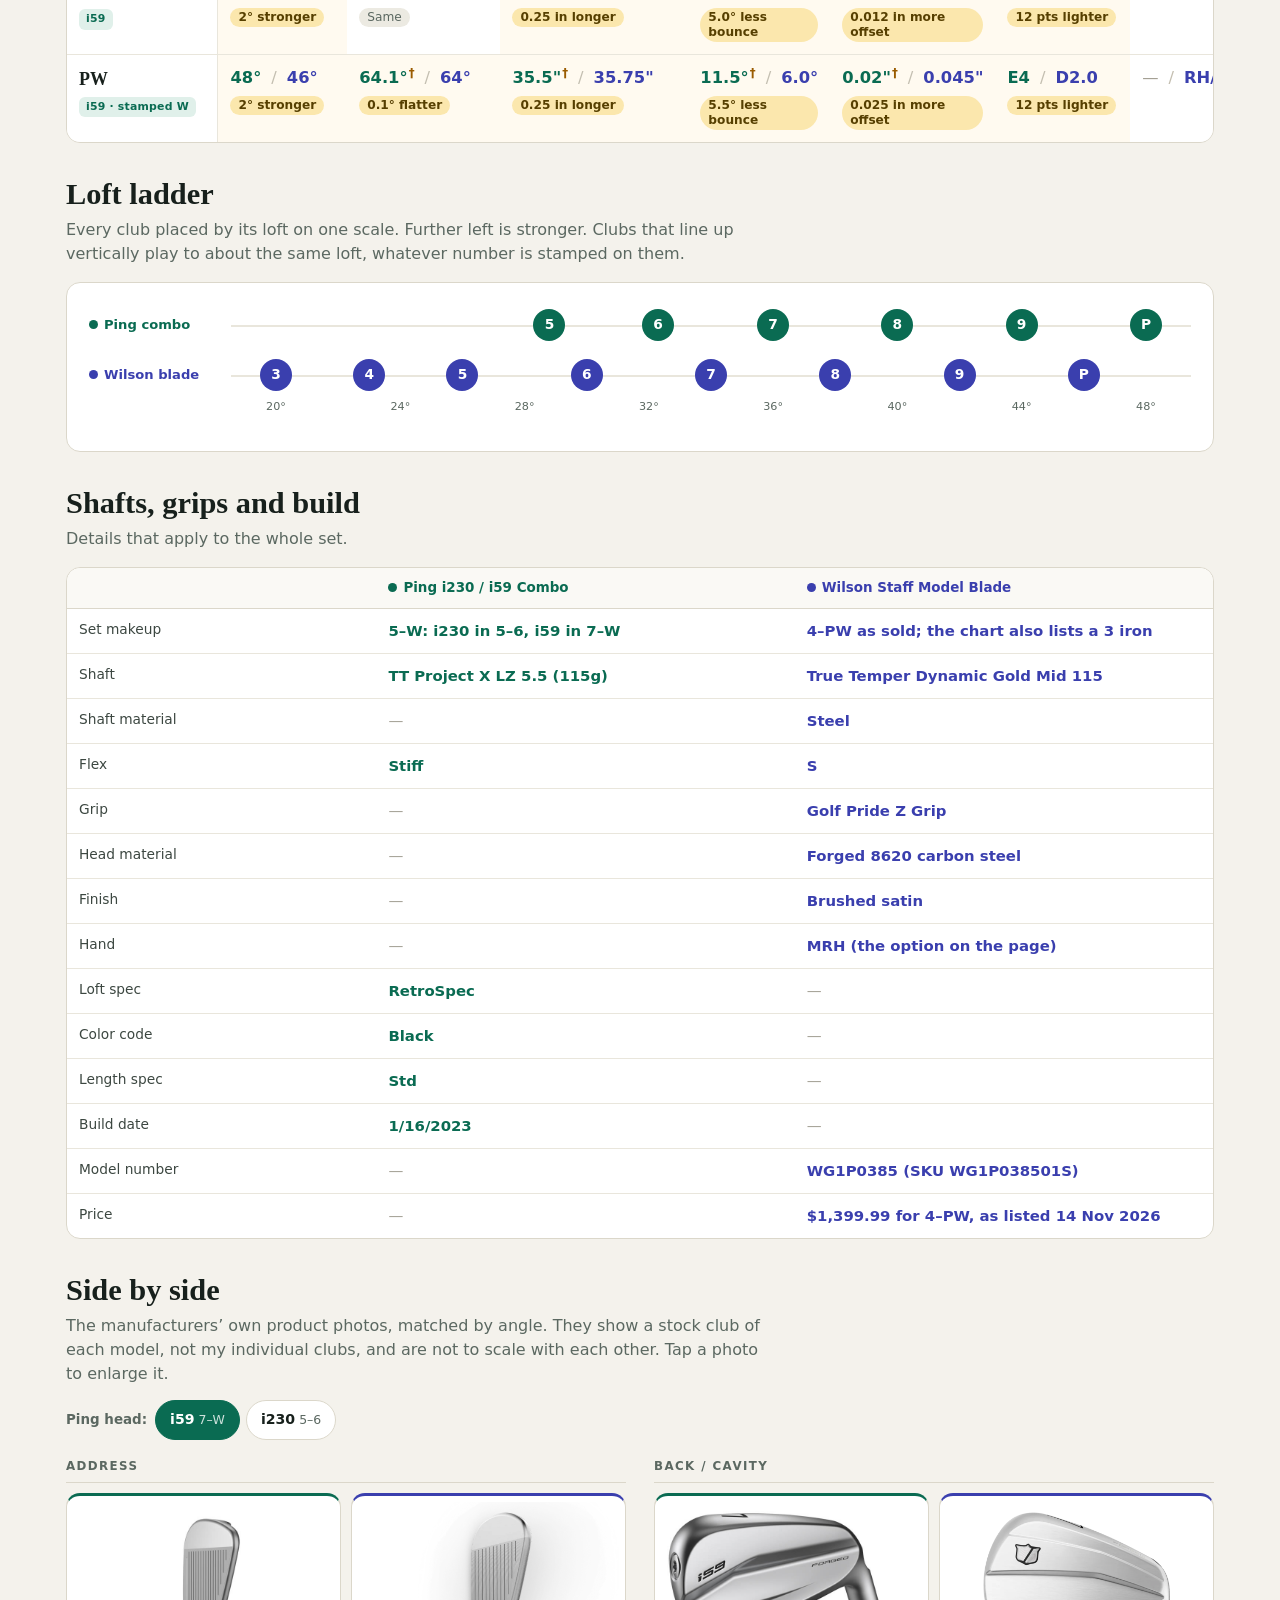
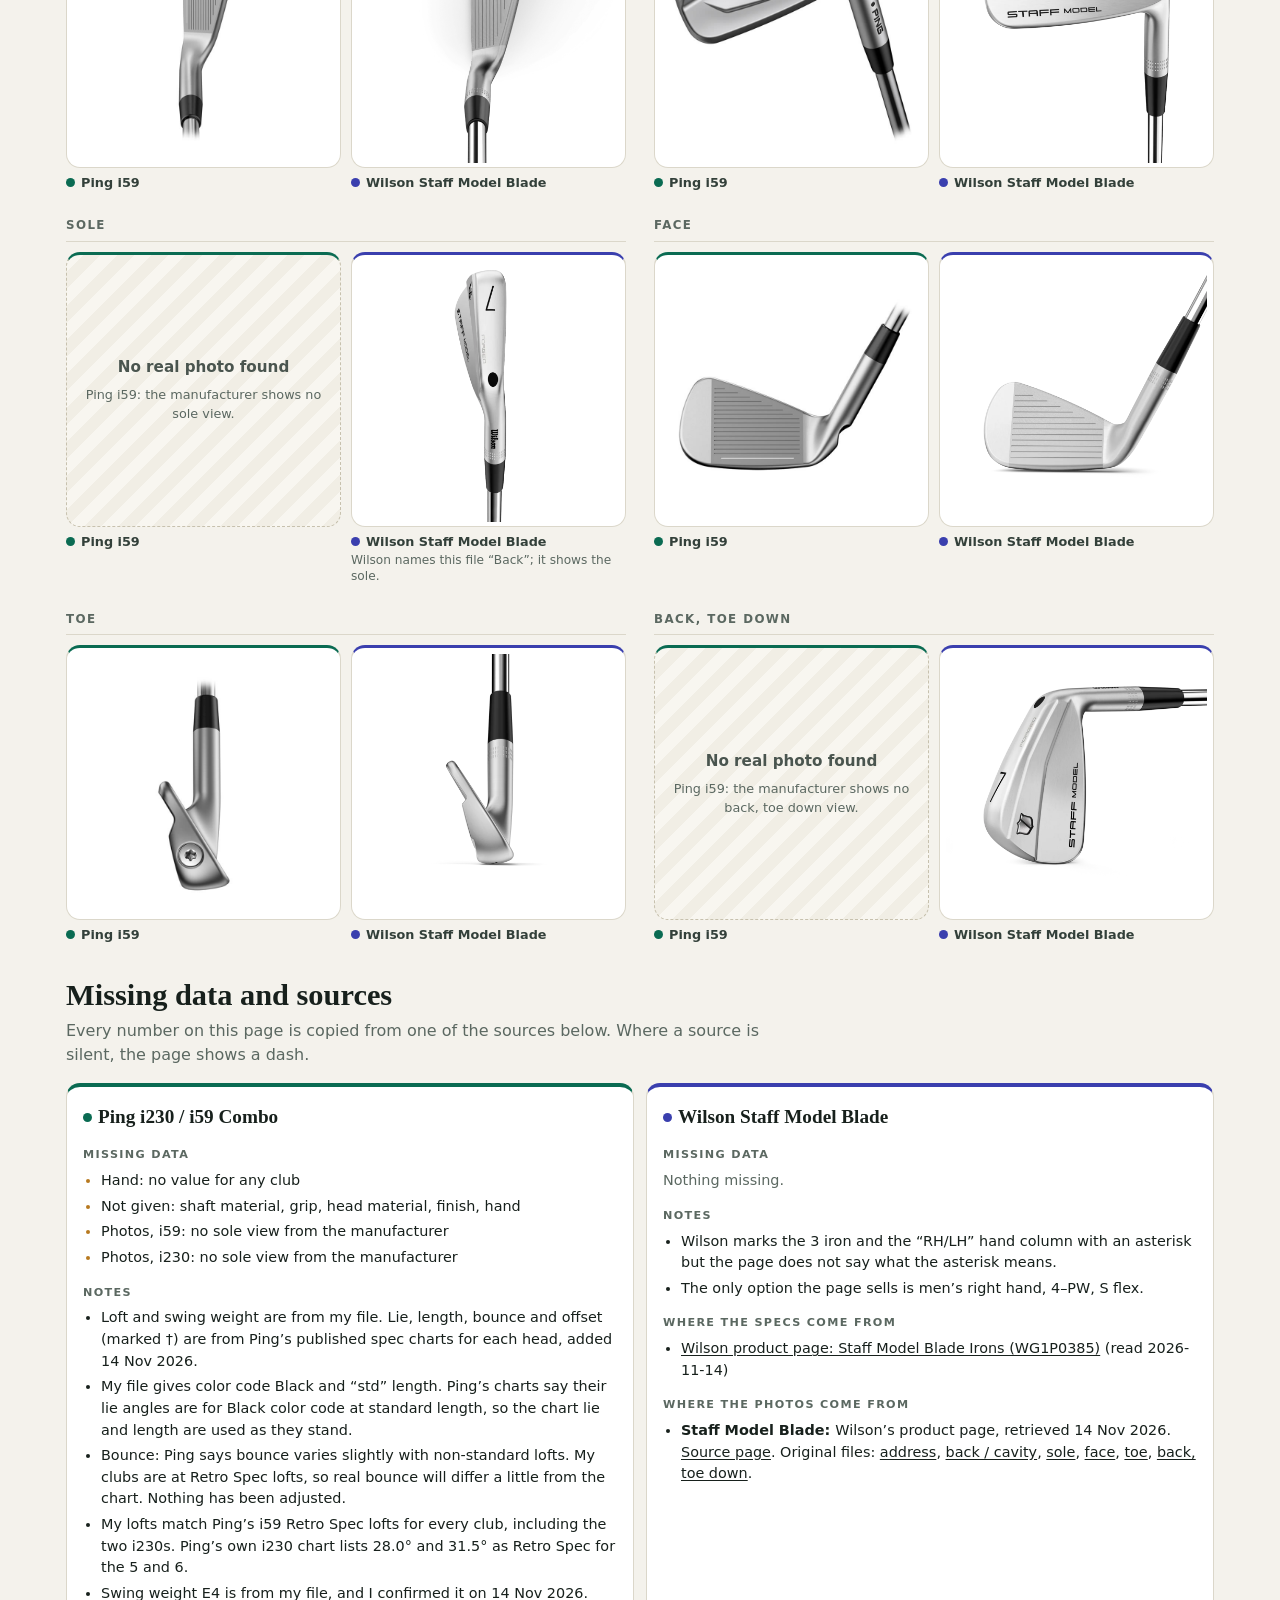
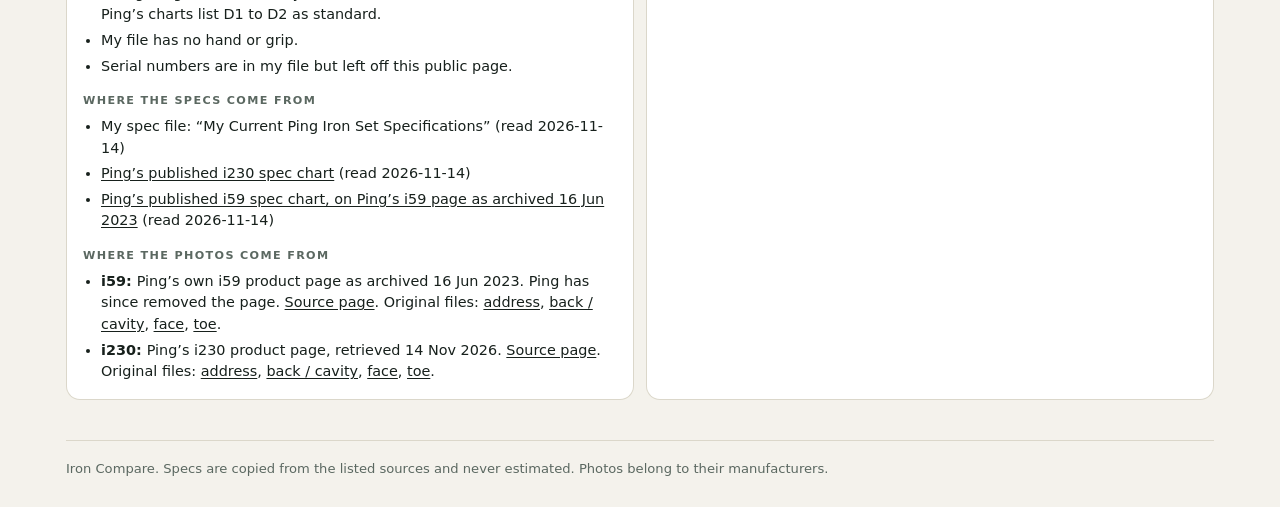
==== commit fdb99512: "Stamp asset version 20261114124827" ====
--- a/site/index.html
+++ b/site/index.html
@@ -8,7 +8,7 @@
   <meta name="robots" content="noindex">
   <meta name="theme-color" content="#101a16">
   <link rel="icon" href="data:image/svg+xml,%3Csvg xmlns='http://www.w3.org/2000/svg' viewBox='0 0 32 32'%3E%3Crect width='32' height='32' rx='7' fill='%23101a16'/%3E%3Cpath d='M9 8v16M23 8v16' stroke='%23f4f2ec' stroke-width='3' stroke-linecap='round'/%3E%3Cpath d='M14 16h4' stroke='%23e9b949' stroke-width='3' stroke-linecap='round'/%3E%3C/svg%3E">
-  <link rel="stylesheet" href="styles.css?v=20261114123447">
+  <link rel="stylesheet" href="styles.css?v=20261114124827">
 </head>
 <body>
   <header class="top">
@@ -41,6 +41,6 @@
   </dialog>
 
   <noscript><p class="wrap">This page needs JavaScript to build the comparison.</p></noscript>
-  <script src="app.js?v=20261114123447" defer></script>
+  <script src="app.js?v=20261114124827" defer></script>
 </body>
 </html>
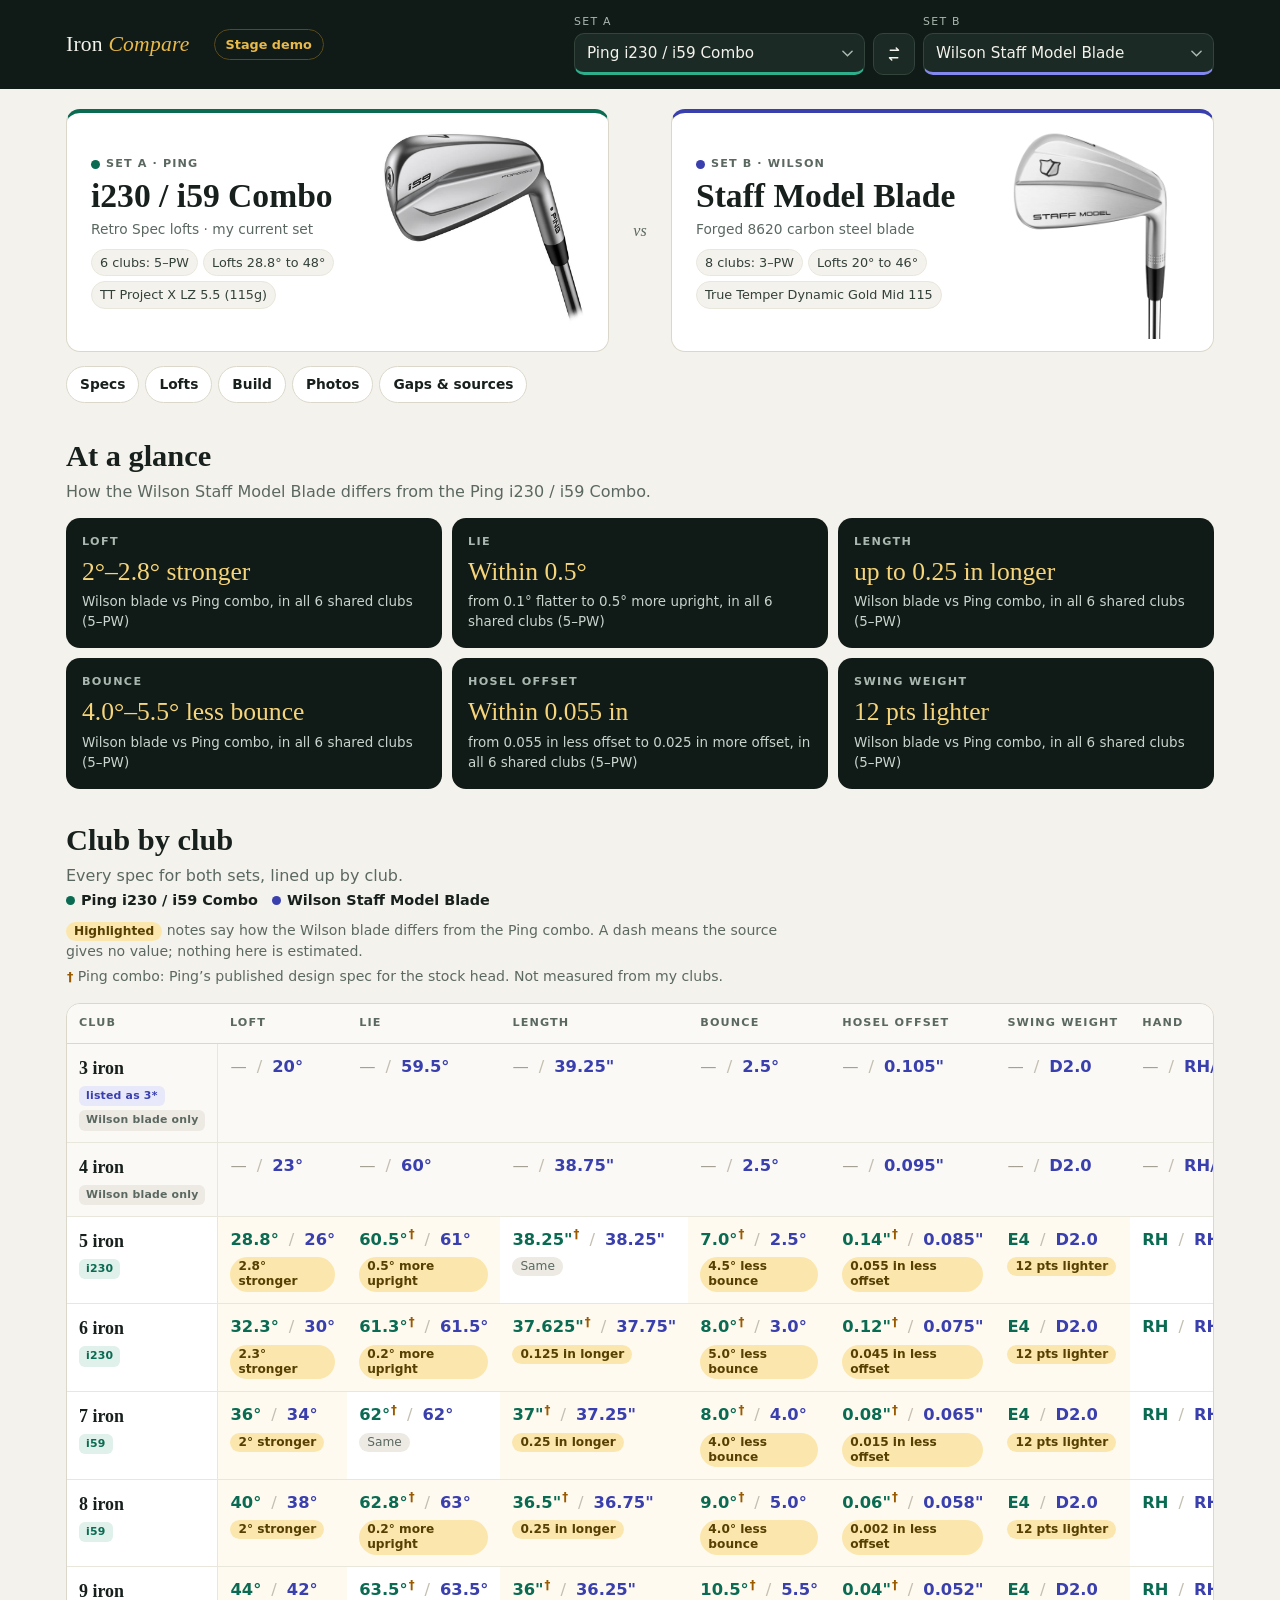
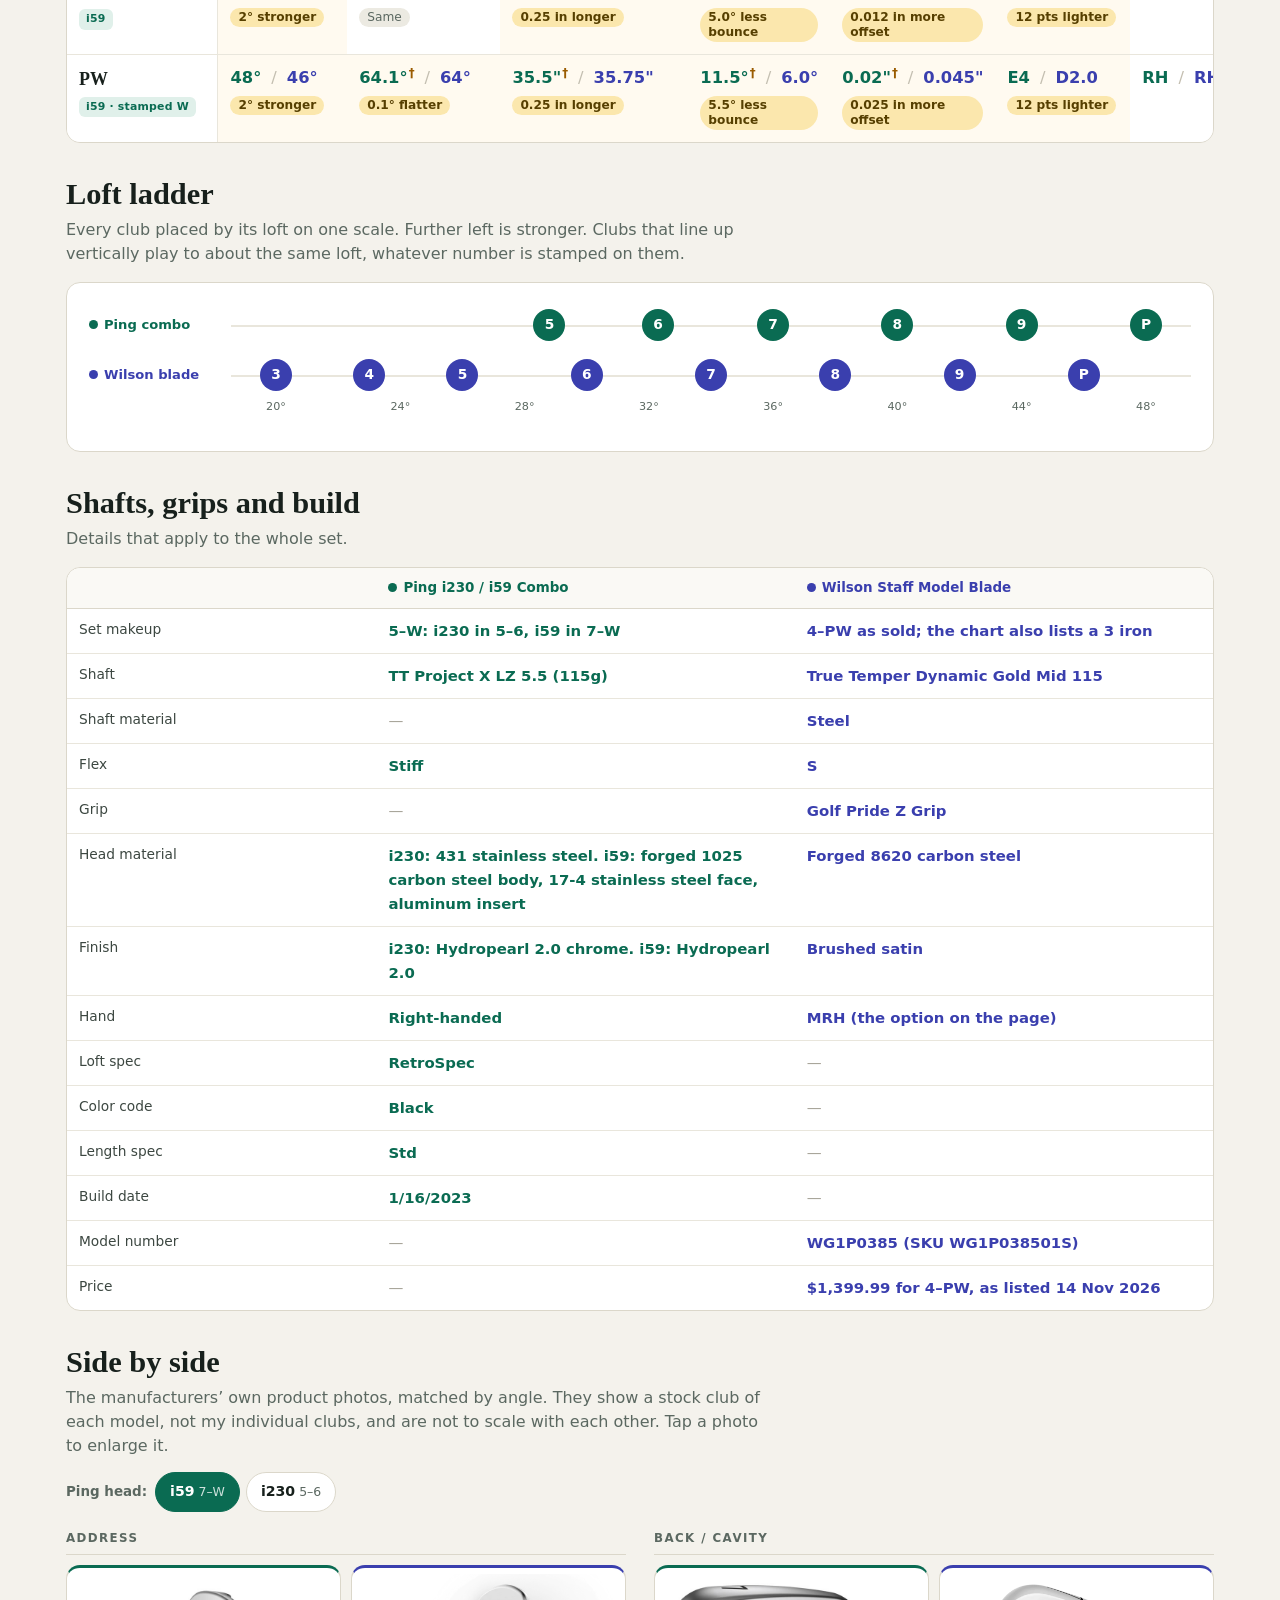
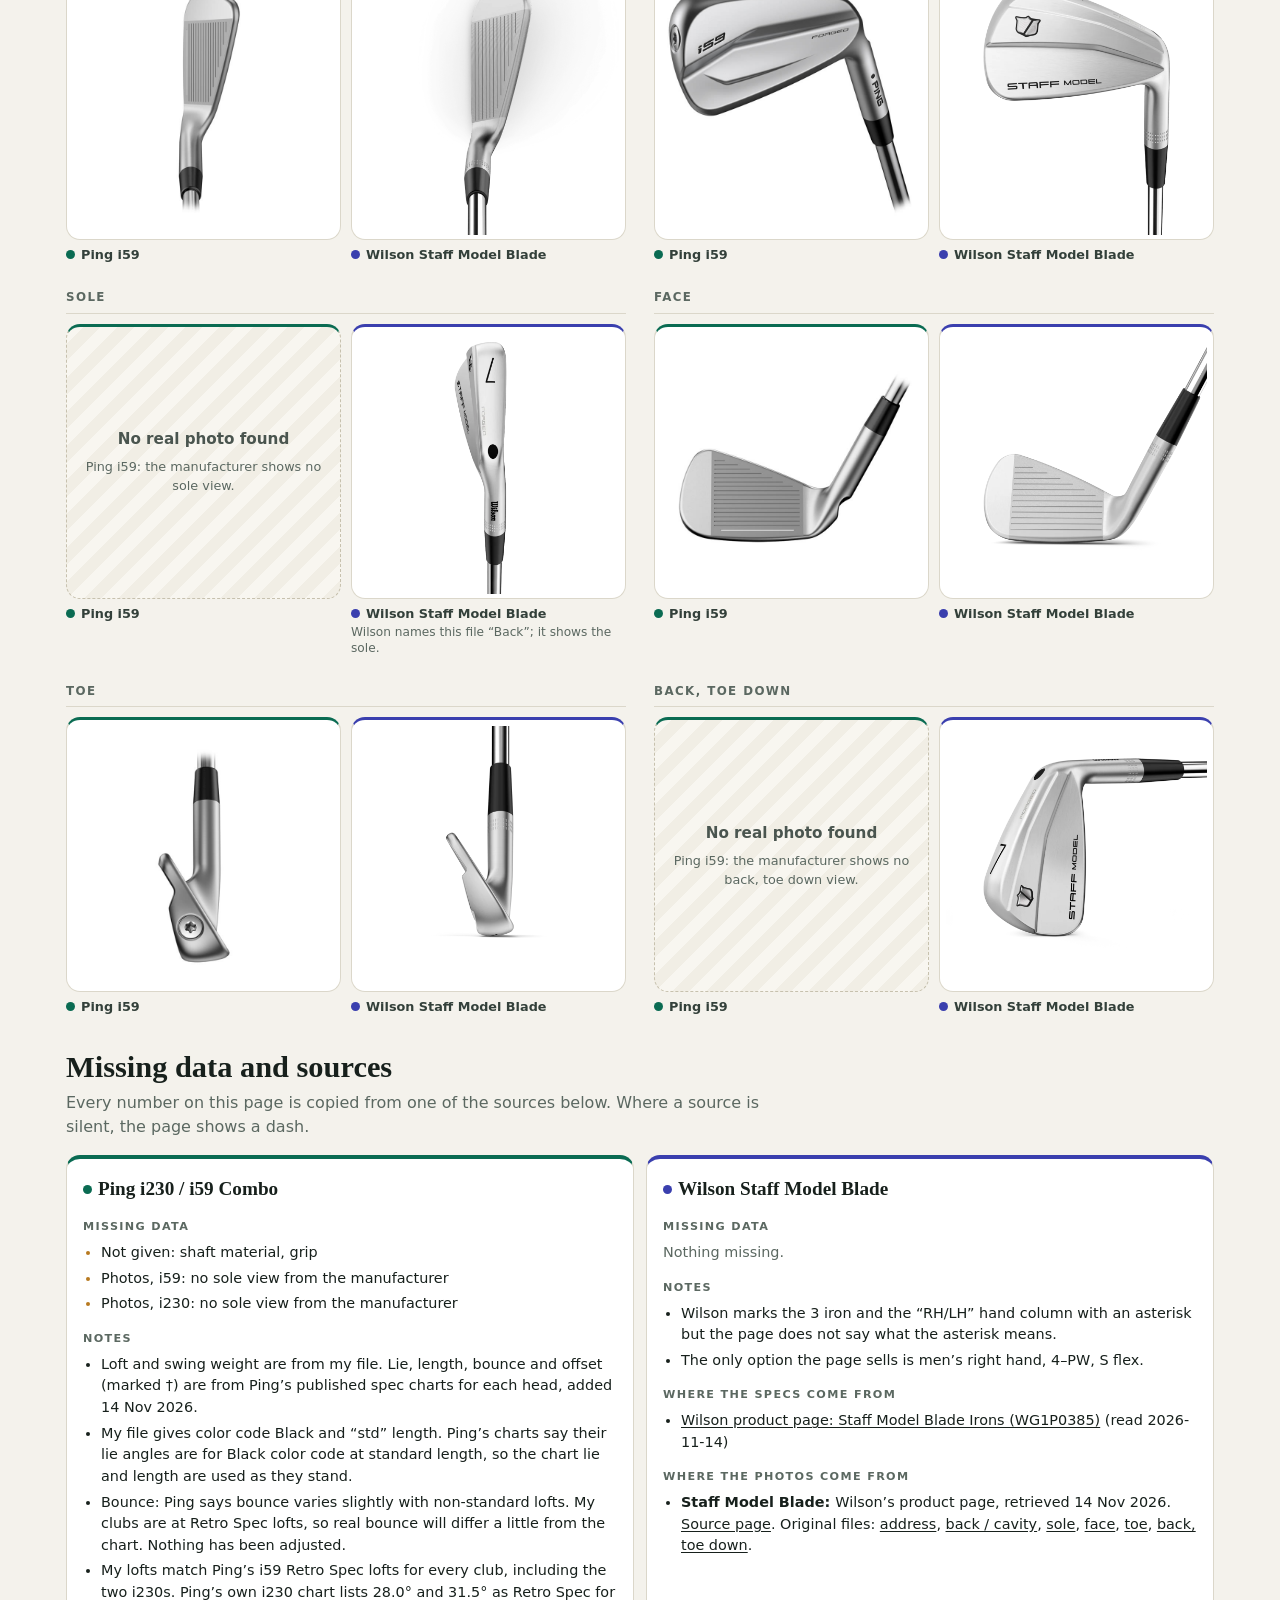
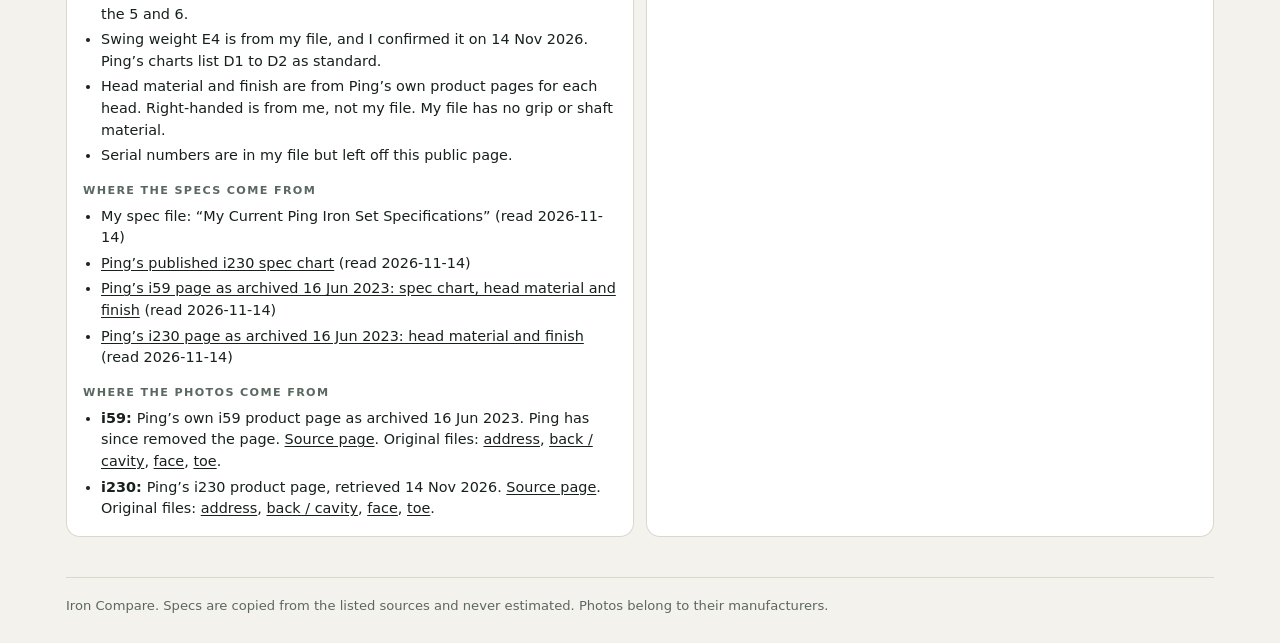
==== commit 895d18cb: "Add the stage demo: two irons turn to profile and the differences land on them site/stage.html is a " ====
--- a/site/index.html
+++ b/site/index.html
@@ -14,6 +14,7 @@
   <header class="top">
     <div class="wrap top-inner">
       <a class="brandmark" href="./">Iron <em>Compare</em></a>
+      <a class="stage-link" id="stage-link" href="stage.html">Stage demo</a>
       <form class="pickers" id="pickers" aria-label="Choose two iron sets">
         <label class="picker picker-a">
           <span class="picker-tag">Set A</span>
@@ -41,6 +42,7 @@
   </dialog>
 
   <noscript><p class="wrap">This page needs JavaScript to build the comparison.</p></noscript>
+  <script src="core.js?v=20261114124827" defer></script>
   <script src="app.js?v=20261114124827" defer></script>
 </body>
 </html>
--- a/site/styles.css
+++ b/site/styles.css
@@ -71,6 +71,11 @@
   text-decoration: none; white-space: nowrap;
 }
 .brandmark em { color: #e9b949; font-style: italic; }
+.stage-link {
+  margin-right: auto; font-size: .8rem; font-weight: 600; text-decoration: none; white-space: nowrap;
+  padding: 5px 11px; border-radius: 999px; color: #e9b949; border: 1px solid #5a4a1c;
+}
+.stage-link:hover { background: #24372f; border-color: #e9b949; }
 
 .pickers { display: flex; align-items: flex-end; gap: 8px; flex: 1 1 420px; max-width: 640px; min-width: 0; }
 .picker { display: grid; gap: 3px; flex: 1 1 0; min-width: 0; }
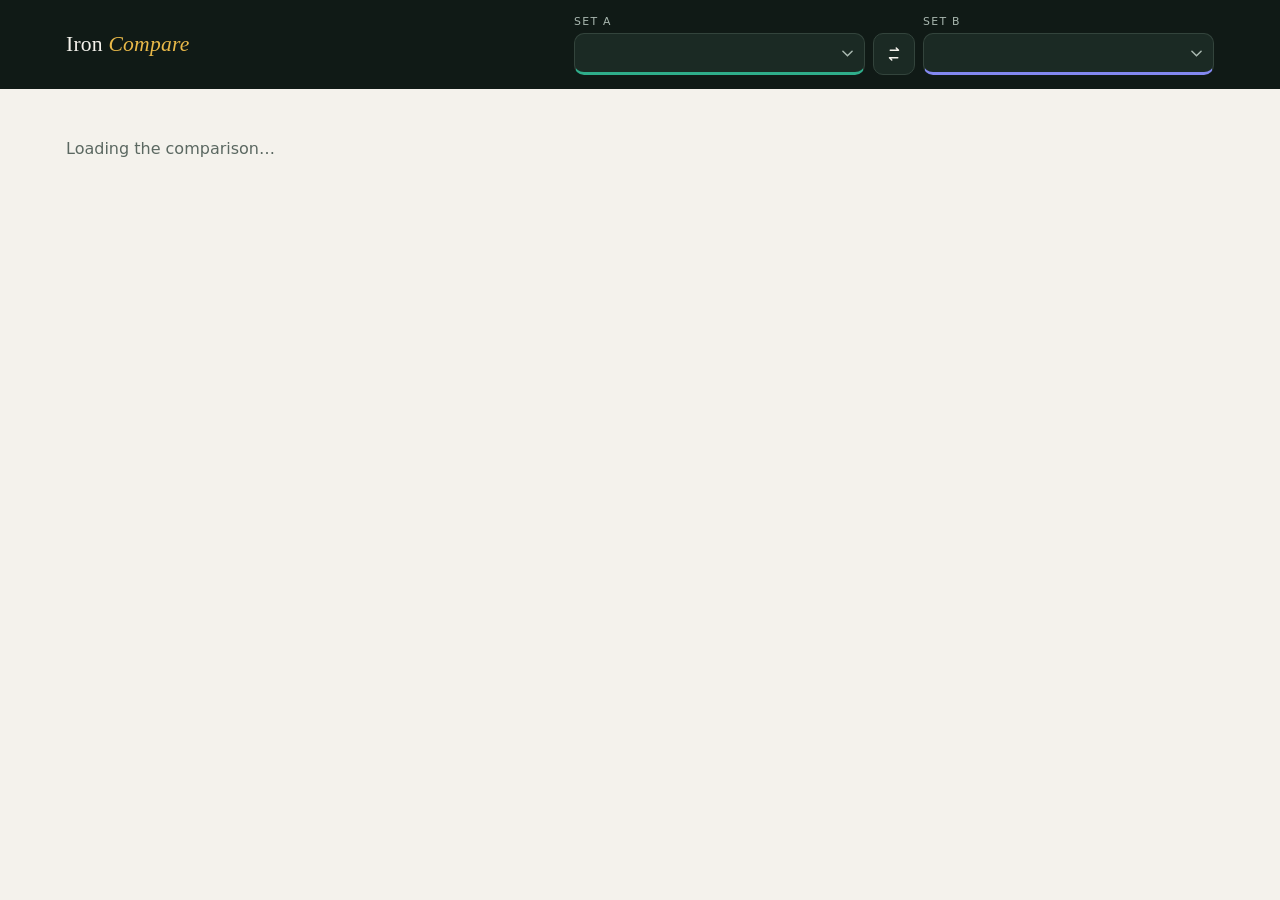
==== commit 3208bcfe: "Stamp asset version 20261114220653" ====
--- a/site/index.html
+++ b/site/index.html
@@ -8,13 +8,12 @@
   <meta name="robots" content="noindex">
   <meta name="theme-color" content="#101a16">
   <link rel="icon" href="data:image/svg+xml,%3Csvg xmlns='http://www.w3.org/2000/svg' viewBox='0 0 32 32'%3E%3Crect width='32' height='32' rx='7' fill='%23101a16'/%3E%3Cpath d='M9 8v16M23 8v16' stroke='%23f4f2ec' stroke-width='3' stroke-linecap='round'/%3E%3Cpath d='M14 16h4' stroke='%23e9b949' stroke-width='3' stroke-linecap='round'/%3E%3C/svg%3E">
-  <link rel="stylesheet" href="styles.css?v=20261114124827">
+  <link rel="stylesheet" href="styles.css?v=20261114220653">
 </head>
 <body>
   <header class="top">
     <div class="wrap top-inner">
       <a class="brandmark" href="./">Iron <em>Compare</em></a>
-      <a class="stage-link" id="stage-link" href="stage.html">Stage demo</a>
       <form class="pickers" id="pickers" aria-label="Choose two iron sets">
         <label class="picker picker-a">
           <span class="picker-tag">Set A</span>
@@ -42,7 +41,6 @@
   </dialog>
 
   <noscript><p class="wrap">This page needs JavaScript to build the comparison.</p></noscript>
-  <script src="core.js?v=20261114124827" defer></script>
-  <script src="app.js?v=20261114124827" defer></script>
+  <script src="app.js?v=20261114220653" defer></script>
 </body>
 </html>
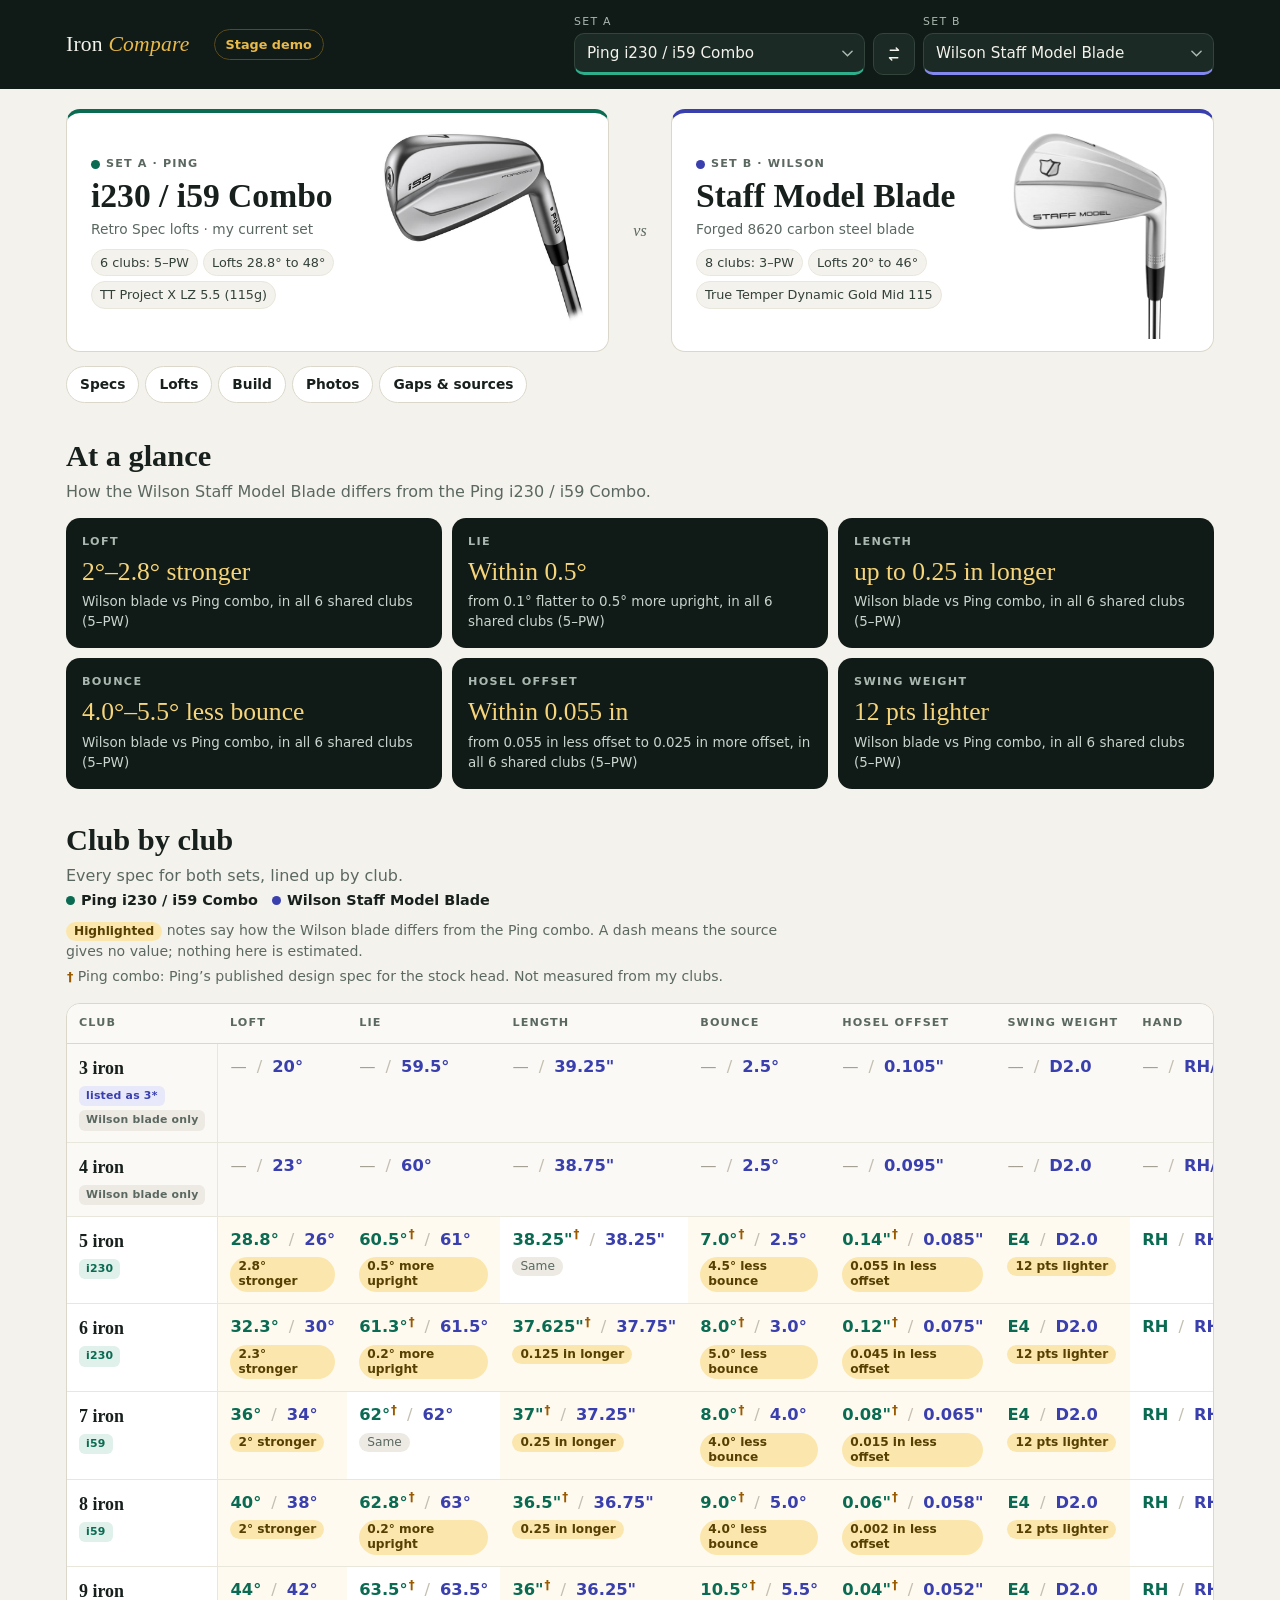
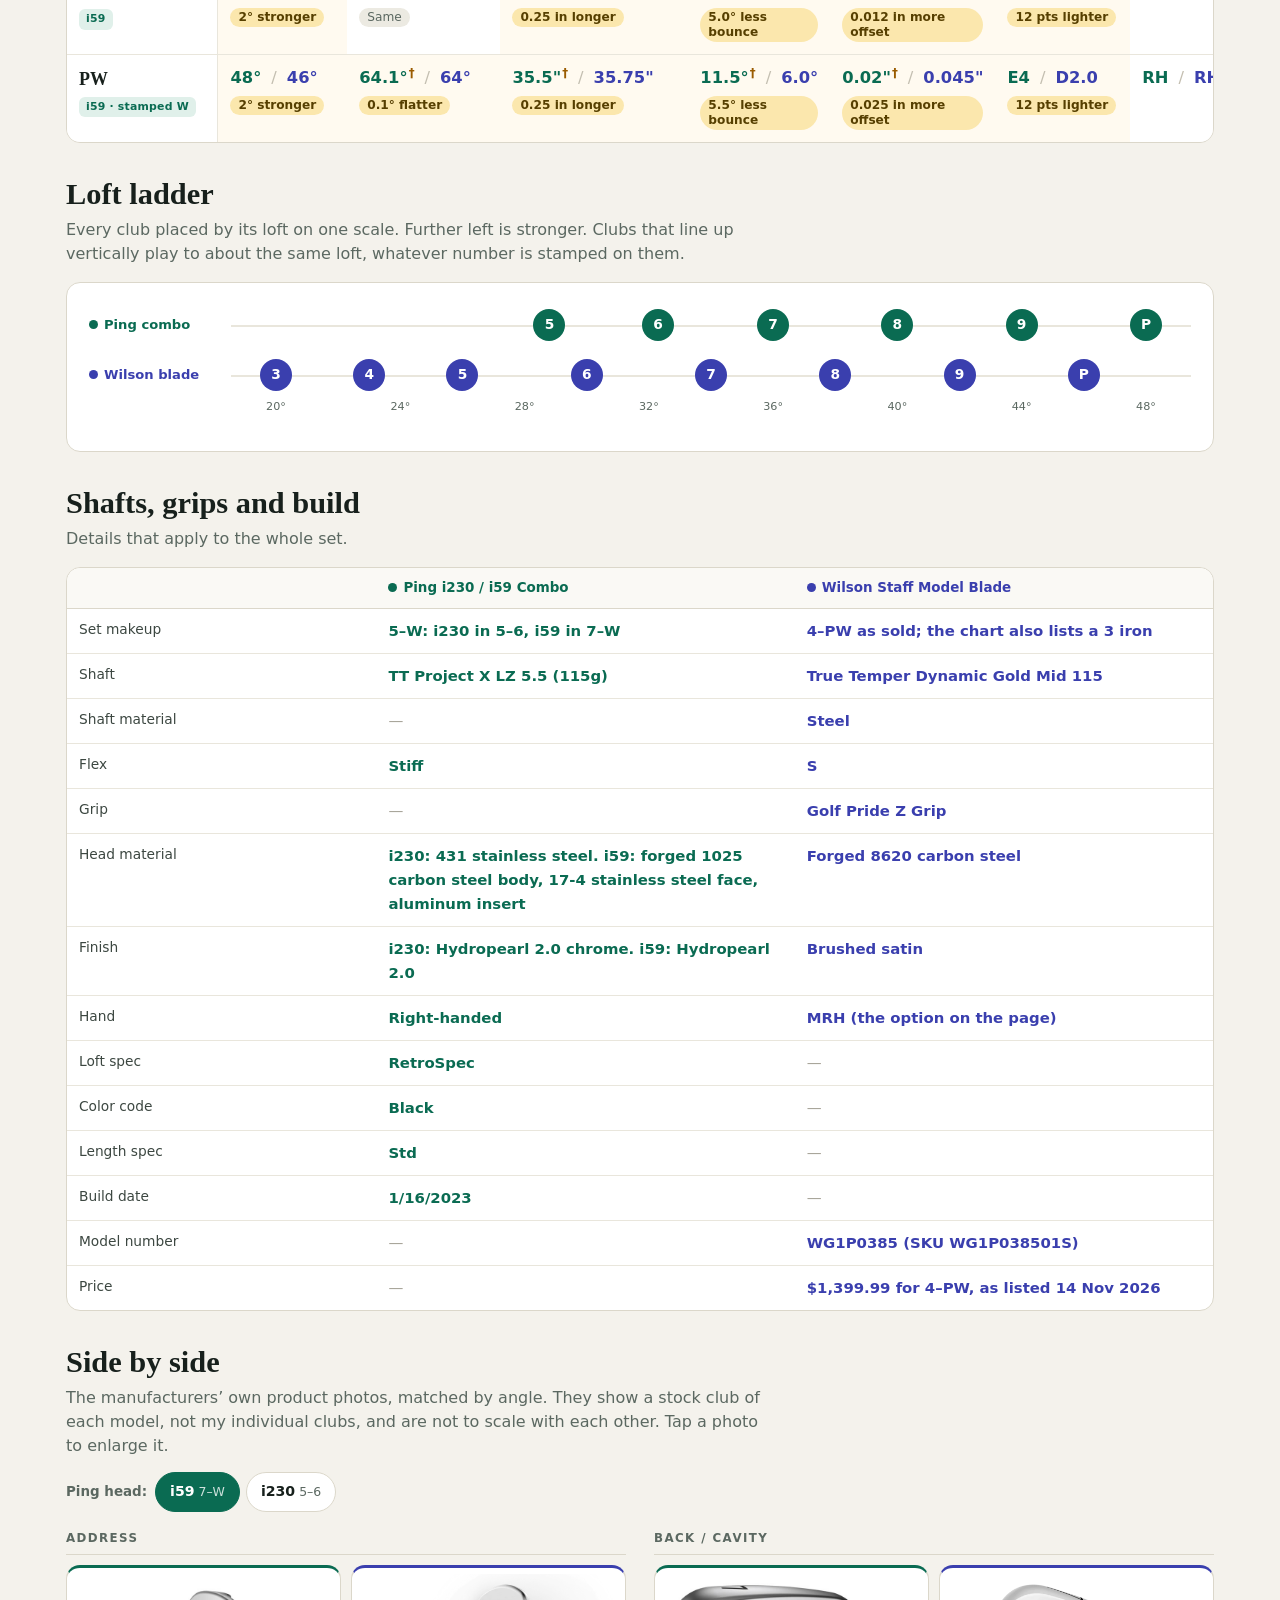
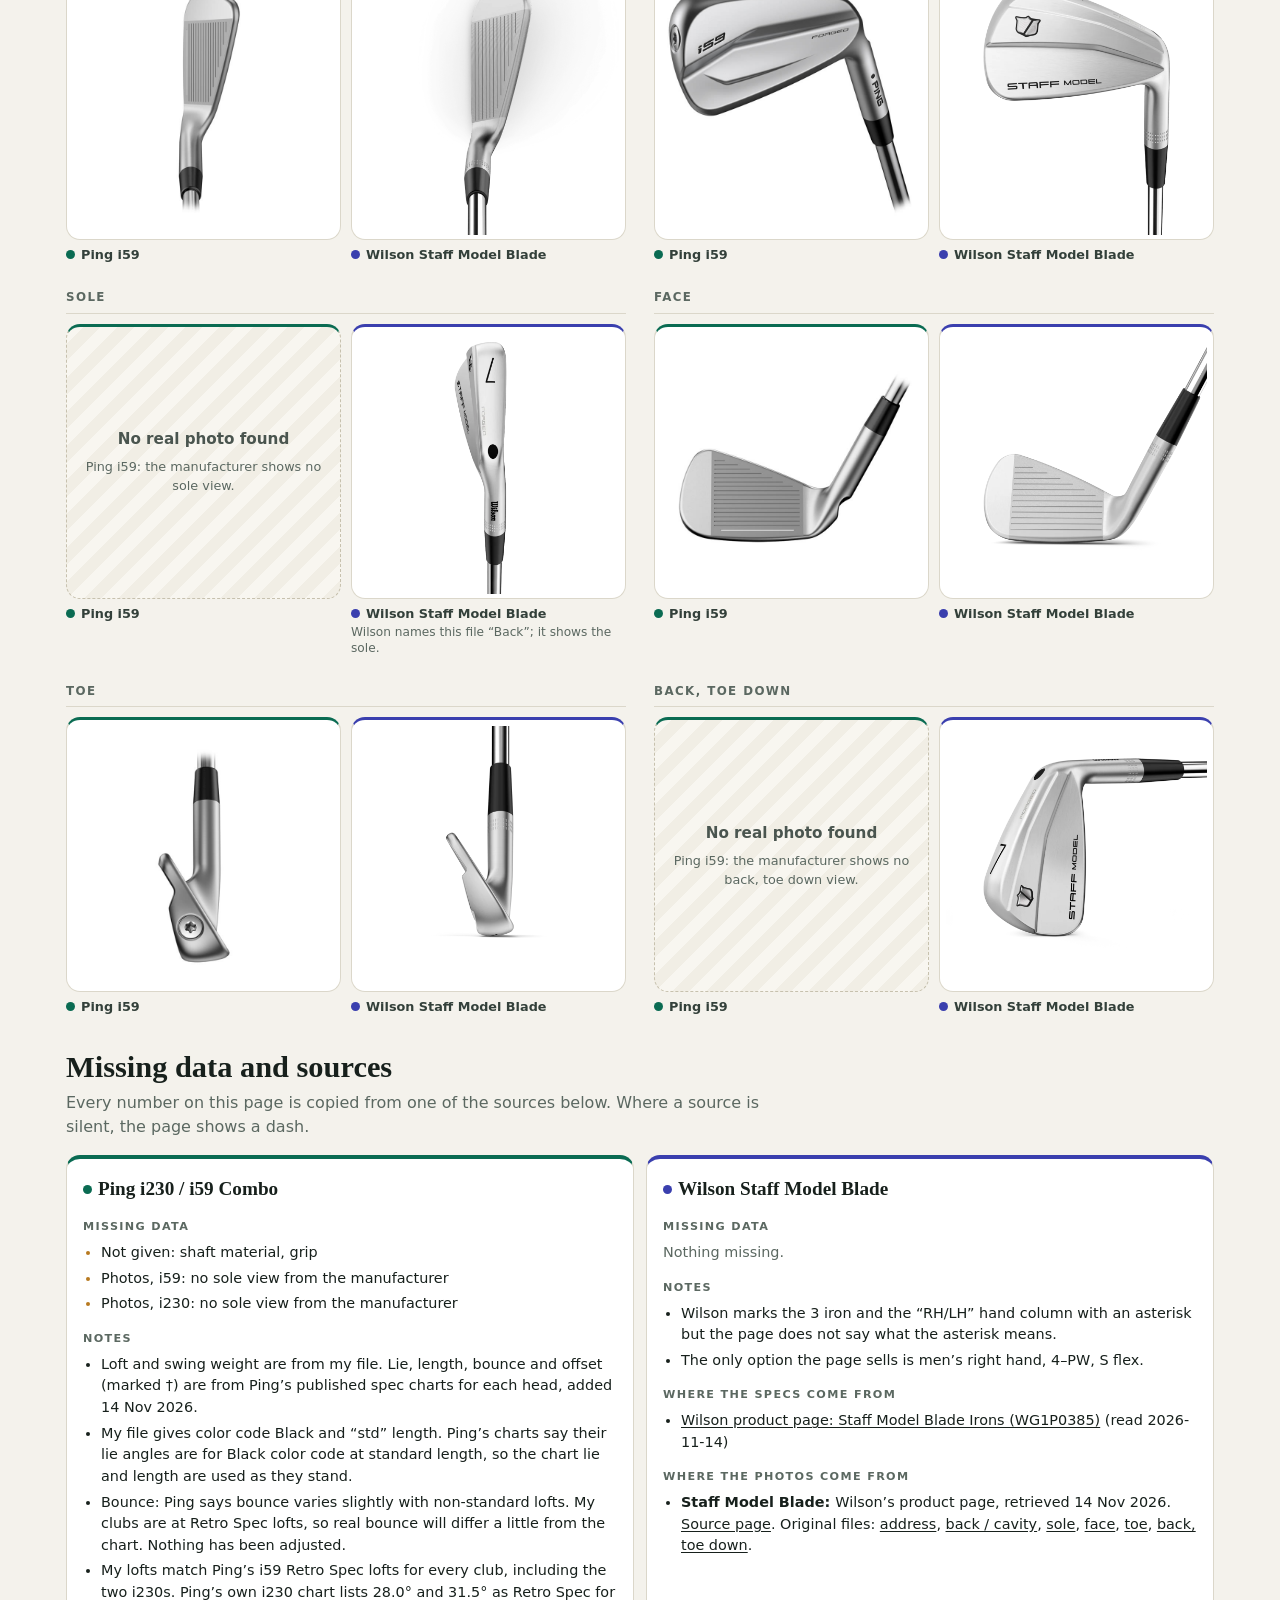
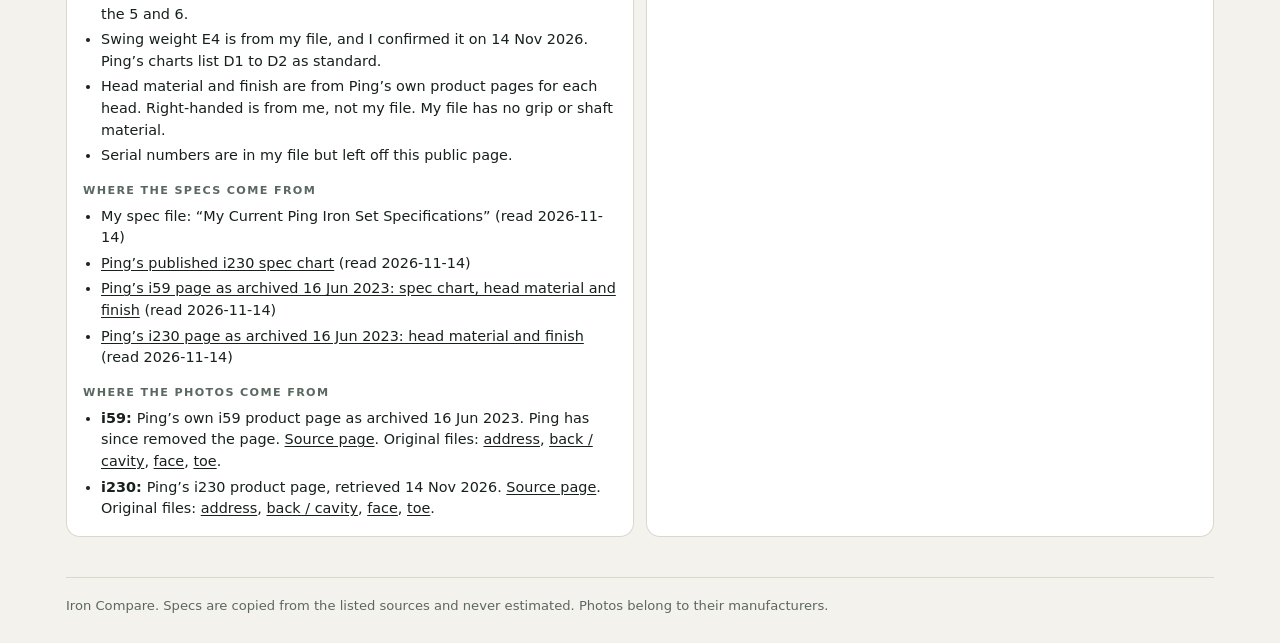
==== commit 6adc8a04: "Merge the stage demo branch into this branch Co-Authored-By: Claude Opus 5.5 <noreply@anthropic.com>" ====
--- a/site/index.html
+++ b/site/index.html
@@ -14,6 +14,7 @@
   <header class="top">
     <div class="wrap top-inner">
       <a class="brandmark" href="./">Iron <em>Compare</em></a>
+      <a class="stage-link" id="stage-link" href="stage.html">Stage demo</a>
       <form class="pickers" id="pickers" aria-label="Choose two iron sets">
         <label class="picker picker-a">
           <span class="picker-tag">Set A</span>
@@ -41,6 +42,7 @@
   </dialog>
 
   <noscript><p class="wrap">This page needs JavaScript to build the comparison.</p></noscript>
-  <script src="app.js?v=20261114220653" defer></script>
+  <script src="core.js?v=20261114124827" defer></script>
+  <script src="app.js?v=20261114124827" defer></script>
 </body>
 </html>
